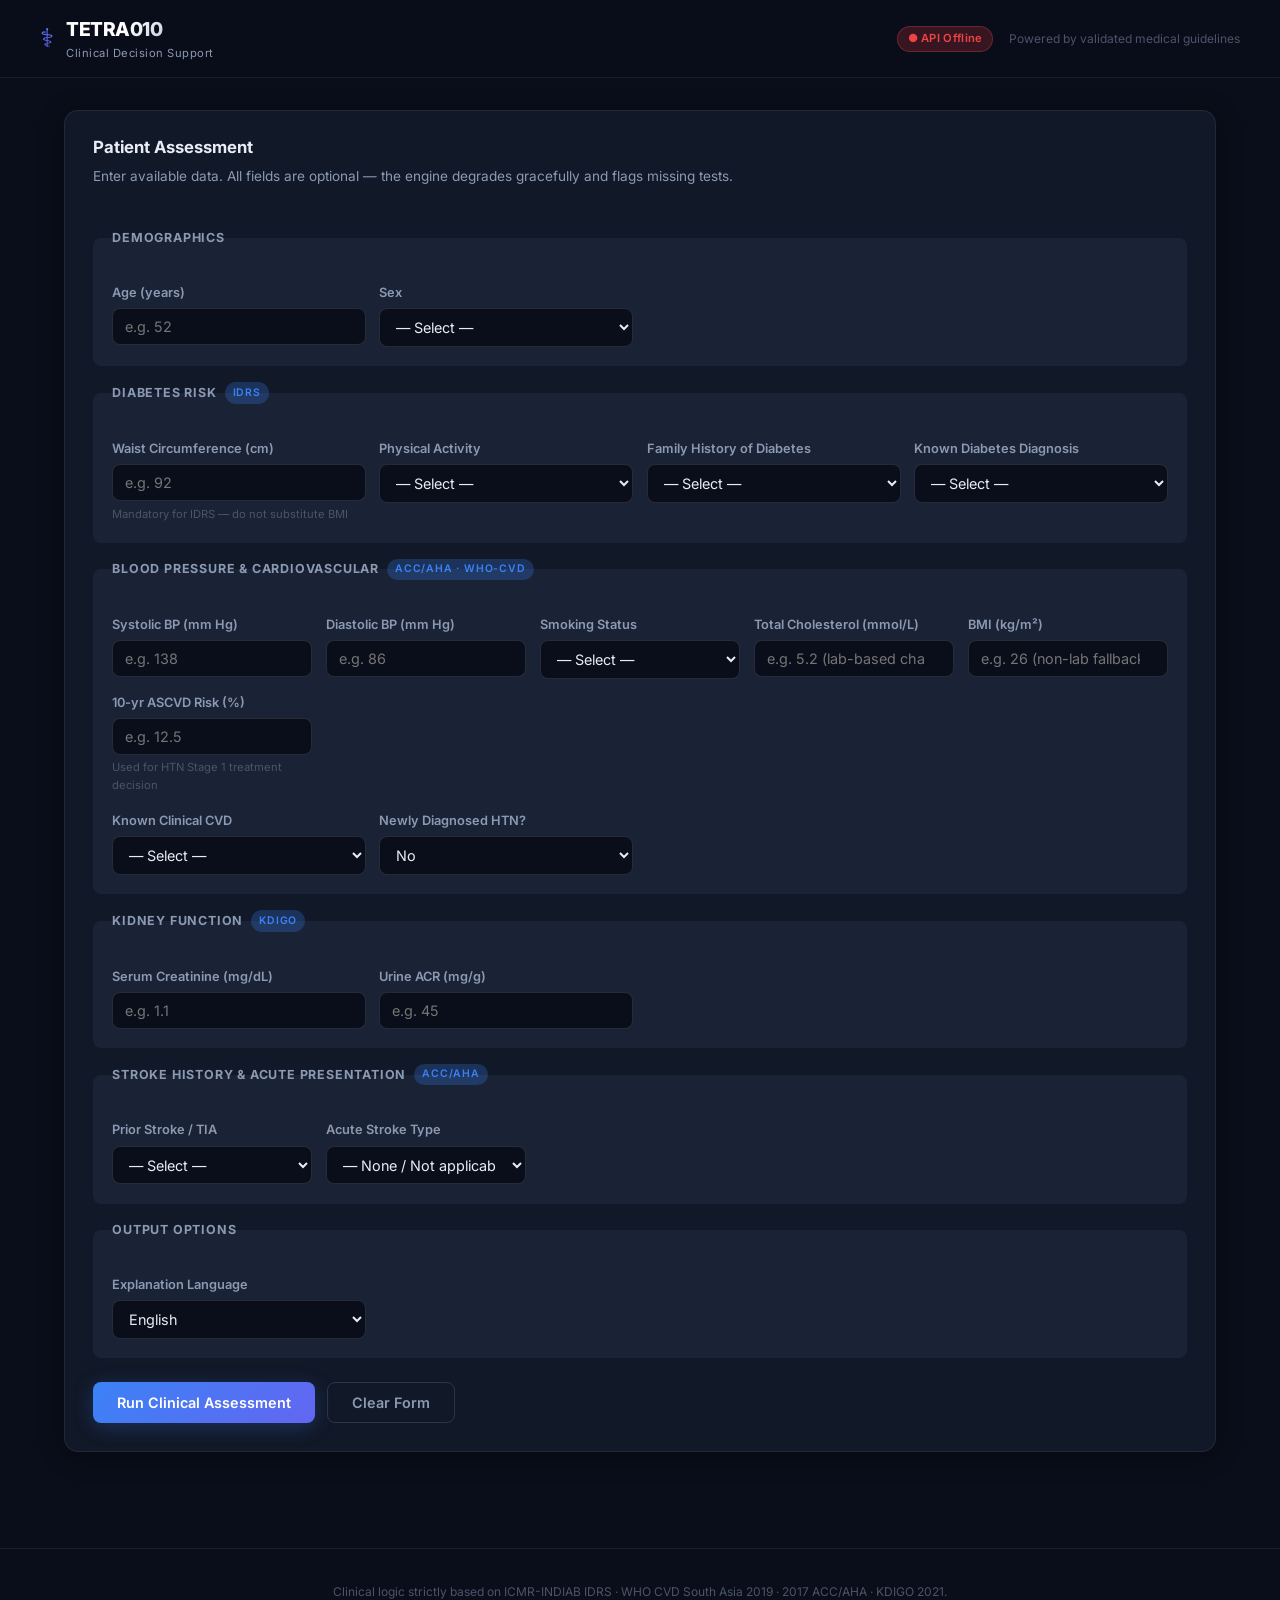
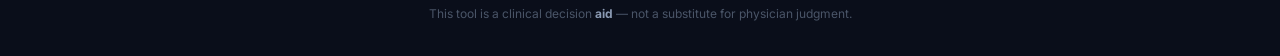
==== frontend/index.html @ 7e994b92 "Complete Phase 4: Frontend, API, and LLM Integration" ====
<!DOCTYPE html>
<html lang="en">
<head>
  <meta charset="UTF-8" />
  <meta name="viewport" content="width=device-width, initial-scale=1.0" />
  <title>TETRA010 — Clinical Risk Assessment</title>
  <meta name="description" content="AI-powered lifestyle disease risk prediction and early referral assistant for primary healthcare workers. Scores diabetes, hypertension, CKD, and cardiovascular risk using validated clinical guidelines." />
  <link rel="preconnect" href="https://fonts.googleapis.com" />
  <link rel="preconnect" href="https://fonts.gstatic.com" crossorigin />
  <link href="https://fonts.googleapis.com/css2?family=Inter:wght@300;400;500;600;700;800&display=swap" rel="stylesheet" />
  <link rel="stylesheet" href="style.css" />
</head>
<body>

  <!-- ===== HEADER ===== -->
  <header class="header">
    <div class="header-inner">
      <div class="logo">
        <span class="logo-icon">⚕</span>
        <div>
          <span class="logo-title">TETRA010</span>
          <span class="logo-sub">Clinical Decision Support</span>
        </div>
      </div>
      <div class="header-meta">
        <span class="badge badge--green" id="api-status">● API Ready</span>
        <span class="header-tagline">Powered by validated medical guidelines</span>
      </div>
    </div>
  </header>

  <main class="main">

    <!-- ===== FORM PANEL ===== -->
    <section class="card form-card" id="form-section" aria-label="Patient Data Entry">
      <div class="card-header">
        <h1 class="card-title">Patient Assessment</h1>
        <p class="card-desc">Enter available data. All fields are optional — the engine degrades gracefully and flags missing tests.</p>
      </div>

      <form id="patient-form" novalidate>

        <!-- GROUP 1: Demographics -->
        <fieldset class="form-group">
          <legend class="group-label">Demographics</legend>
          <div class="grid-2">
            <div class="field">
              <label for="age">Age (years)</label>
              <input type="number" id="age" name="age" min="1" max="120" placeholder="e.g. 52" />
            </div>
            <div class="field">
              <label for="sex">Sex</label>
              <select id="sex" name="sex">
                <option value="">— Select —</option>
                <option value="male">Male</option>
                <option value="female">Female</option>
              </select>
            </div>
          </div>
        </fieldset>

        <!-- GROUP 2: IDRS — Diabetes -->
        <fieldset class="form-group">
          <legend class="group-label">
            Diabetes Risk <span class="group-badge">IDRS</span>
          </legend>
          <div class="grid-2">
            <div class="field">
              <label for="waist">Waist Circumference (cm)</label>
              <input type="number" id="waist" name="waist_circumference_cm" min="30" max="200" step="0.1" placeholder="e.g. 92" />
              <span class="field-note">Mandatory for IDRS — do not substitute BMI</span>
            </div>
            <div class="field">
              <label for="physical_activity">Physical Activity</label>
              <select id="physical_activity" name="physical_activity">
                <option value="">— Select —</option>
                <option value="vigorous">Vigorous (gym/sport daily)</option>
                <option value="moderate">Moderate (regular light exercise)</option>
                <option value="mild">Mild (occasional walking)</option>
                <option value="sedentary">Sedentary (no exercise)</option>
              </select>
            </div>
            <div class="field">
              <label for="family_history_diabetes">Family History of Diabetes</label>
              <select id="family_history_diabetes" name="family_history_diabetes">
                <option value="">— Select —</option>
                <option value="none">None</option>
                <option value="one_parent">One Parent</option>
                <option value="both_parents">Both Parents</option>
              </select>
            </div>
            <div class="field">
              <label for="has_diabetes">Known Diabetes Diagnosis</label>
              <select id="has_diabetes" name="has_diabetes">
                <option value="">— Select —</option>
                <option value="false">No</option>
                <option value="true">Yes</option>
              </select>
            </div>
          </div>
        </fieldset>

        <!-- GROUP 3: Blood Pressure & CVD -->
        <fieldset class="form-group">
          <legend class="group-label">
            Blood Pressure & Cardiovascular <span class="group-badge">ACC/AHA · WHO-CVD</span>
          </legend>
          <div class="grid-3">
            <div class="field">
              <label for="systolic_bp">Systolic BP (mm Hg)</label>
              <input type="number" id="systolic_bp" name="systolic_bp" min="40" max="300" placeholder="e.g. 138" />
            </div>
            <div class="field">
              <label for="diastolic_bp">Diastolic BP (mm Hg)</label>
              <input type="number" id="diastolic_bp" name="diastolic_bp" min="20" max="200" placeholder="e.g. 86" />
            </div>
            <div class="field">
              <label for="is_smoker">Smoking Status</label>
              <select id="is_smoker" name="is_smoker">
                <option value="">— Select —</option>
                <option value="false">Non-smoker</option>
                <option value="true">Smoker</option>
              </select>
            </div>
            <div class="field">
              <label for="total_cholesterol">Total Cholesterol (mmol/L)</label>
              <input type="number" id="total_cholesterol" name="total_cholesterol_mmol_L" min="1" max="15" step="0.1" placeholder="e.g. 5.2 (lab-based chart)" />
            </div>
            <div class="field">
              <label for="bmi">BMI (kg/m²)</label>
              <input type="number" id="bmi" name="bmi" min="10" max="70" step="0.1" placeholder="e.g. 26 (non-lab fallback)" />
            </div>
            <div class="field">
              <label for="ascvd">10-yr ASCVD Risk (%)</label>
              <input type="number" id="ascvd" name="ascvd_10y_risk_percent" min="0" max="100" step="0.1" placeholder="e.g. 12.5" />
              <span class="field-note">Used for HTN Stage 1 treatment decision</span>
            </div>
          </div>
          <div class="grid-2" style="margin-top:1rem">
            <div class="field">
              <label for="known_cvd">Known Clinical CVD</label>
              <select id="known_cvd" name="known_clinical_cvd">
                <option value="">— Select —</option>
                <option value="false">No</option>
                <option value="true">Yes</option>
              </select>
            </div>
            <div class="field">
              <label for="newly_diagnosed_htn">Newly Diagnosed HTN?</label>
              <select id="newly_diagnosed_htn" name="is_newly_diagnosed_htn">
                <option value="false">No</option>
                <option value="true">Yes — trigger full ACC/AHA test panel</option>
              </select>
            </div>
          </div>
        </fieldset>

        <!-- GROUP 4: CKD -->
        <fieldset class="form-group">
          <legend class="group-label">
            Kidney Function <span class="group-badge">KDIGO</span>
          </legend>
          <div class="grid-2">
            <div class="field">
              <label for="serum_creatinine">Serum Creatinine (mg/dL)</label>
              <input type="number" id="serum_creatinine" name="serum_creatinine_mg_dl" min="0.1" max="20" step="0.01" placeholder="e.g. 1.1" />
            </div>
            <div class="field">
              <label for="urine_acr">Urine ACR (mg/g)</label>
              <input type="number" id="urine_acr" name="urine_acr_mg_g" min="0" max="10000" step="1" placeholder="e.g. 45" />
            </div>
          </div>
        </fieldset>

        <!-- GROUP 5: Stroke -->
        <fieldset class="form-group">
          <legend class="group-label">
            Stroke History & Acute Presentation <span class="group-badge">ACC/AHA</span>
          </legend>
          <div class="grid-3">
            <div class="field">
              <label for="prior_stroke">Prior Stroke / TIA</label>
              <select id="prior_stroke" name="has_previous_stroke_or_tia">
                <option value="">— Select —</option>
                <option value="false">No</option>
                <option value="true">Yes</option>
              </select>
            </div>
            <div class="field">
              <label for="acute_stroke_type">Acute Stroke Type</label>
              <select id="acute_stroke_type" name="acute_stroke_type">
                <option value="">— None / Not applicable —</option>
                <option value="ich">ICH (Intracerebral Hemorrhage)</option>
                <option value="ischemic_tpa_eligible">Ischemic — tPA Eligible</option>
                <option value="ischemic_not_tpa_eligible">Ischemic — Not tPA Eligible</option>
              </select>
            </div>
            <div class="field" id="stroke-hours-field" style="display:none">
              <label for="hours_since_stroke">Hours Since Onset</label>
              <input type="number" id="hours_since_stroke" name="hours_since_stroke_onset" min="0" max="240" step="0.5" placeholder="e.g. 3" />
            </div>
          </div>
        </fieldset>

        <!-- GROUP 6: Output Options -->
        <fieldset class="form-group">
          <legend class="group-label">Output Options</legend>
          <div class="grid-2">
            <div class="field">
              <label for="language">Explanation Language</label>
              <select id="language" name="language">
                <option value="English">English</option>
                <option value="Hindi">Hindi (हिंदी)</option>
                <option value="Gujarati">Gujarati (ગુજરાતી)</option>
                <option value="Tamil">Tamil (தமிழ்)</option>
                <option value="Telugu">Telugu (తెలుగు)</option>
                <option value="Marathi">Marathi (मराठी)</option>
                <option value="Kannada">Kannada (ಕನ್ನಡ)</option>
              </select>
            </div>
          </div>
        </fieldset>

        <div class="form-actions">
          <button type="submit" id="submit-btn" class="btn btn--primary">
            <span class="btn-text">Run Clinical Assessment</span>
            <span class="btn-loader" aria-hidden="true"></span>
          </button>
          <button type="reset" class="btn btn--ghost">Clear Form</button>
        </div>
      </form>
    </section>

    <!-- ===== RESULTS PANEL ===== -->
    <section class="results-panel" id="results-section" aria-live="polite" aria-label="Assessment Results" style="display:none">

      <!-- Referral Banner -->
      <div id="referral-banner" class="referral-banner" style="display:none">
        <div class="referral-icon">🚨</div>
        <div class="referral-content">
          <h2 class="referral-title">Referral Recommended</h2>
          <ul id="referral-reasons" class="referral-list"></ul>
        </div>
      </div>

      <!-- Risk Gauges -->
      <div class="gauges-grid">
        <div class="gauge-card" id="gauge-idrs">
          <div class="gauge-label">Diabetes Risk</div>
          <div class="gauge-sub">IDRS</div>
          <div class="gauge-ring-wrap">
            <svg class="gauge-ring" viewBox="0 0 100 100">
              <circle class="gauge-track" cx="50" cy="50" r="40" />
              <circle class="gauge-fill" id="idrs-arc" cx="50" cy="50" r="40" />
            </svg>
            <div class="gauge-center">
              <span class="gauge-score" id="idrs-score">—</span>
              <span class="gauge-unit" id="idrs-unit">/100</span>
            </div>
          </div>
          <div class="gauge-category" id="idrs-category">—</div>
        </div>

        <div class="gauge-card" id="gauge-htn">
          <div class="gauge-label">Hypertension</div>
          <div class="gauge-sub">ACC/AHA 2017</div>
          <div class="gauge-ring-wrap">
            <svg class="gauge-ring" viewBox="0 0 100 100">
              <circle class="gauge-track" cx="50" cy="50" r="40" />
              <circle class="gauge-fill" id="htn-arc" cx="50" cy="50" r="40" />
            </svg>
            <div class="gauge-center">
              <span class="gauge-score" id="htn-score">—</span>
            </div>
          </div>
          <div class="gauge-category" id="htn-category">—</div>
        </div>

        <div class="gauge-card" id="gauge-cvd">
          <div class="gauge-label">10-yr CVD Risk</div>
          <div class="gauge-sub">WHO South Asia</div>
          <div class="gauge-ring-wrap">
            <svg class="gauge-ring" viewBox="0 0 100 100">
              <circle class="gauge-track" cx="50" cy="50" r="40" />
              <circle class="gauge-fill" id="cvd-arc" cx="50" cy="50" r="40" />
            </svg>
            <div class="gauge-center">
              <span class="gauge-score" id="cvd-score">—</span>
            </div>
          </div>
          <div class="gauge-category" id="cvd-category">—</div>
        </div>

        <div class="gauge-card" id="gauge-ckd">
          <div class="gauge-label">Kidney Disease</div>
          <div class="gauge-sub">KDIGO</div>
          <div class="gauge-ring-wrap">
            <svg class="gauge-ring" viewBox="0 0 100 100">
              <circle class="gauge-track" cx="50" cy="50" r="40" />
              <circle class="gauge-fill" id="ckd-arc" cx="50" cy="50" r="40" />
            </svg>
            <div class="gauge-center">
              <span class="gauge-score" id="ckd-score">—</span>
            </div>
          </div>
          <div class="gauge-category" id="ckd-category">—</div>
        </div>
      </div>

      <!-- Detail Cards Row -->
      <div class="detail-row">

        <!-- Missing Investigations -->
        <div class="card detail-card" id="missing-card">
          <div class="card-header">
            <h2 class="card-title">
              <span class="icon">🧪</span> Missing Investigations
              <span class="badge badge--orange" id="missing-count"></span>
            </h2>
          </div>
          <ul id="missing-list" class="missing-list"></ul>
          <p id="missing-empty" class="empty-msg" style="display:none">No missing investigations flagged.</p>
        </div>

        <!-- HTN Treatment Plan -->
        <div class="card detail-card" id="htn-detail-card">
          <div class="card-header">
            <h2 class="card-title"><span class="icon">💊</span> Treatment Plan</h2>
          </div>
          <div id="htn-treatment-content" class="detail-content"></div>
        </div>
      </div>

      <!-- CKD Detail -->
      <div class="card detail-card--wide" id="ckd-detail-card" style="display:none">
        <div class="card-header">
          <h2 class="card-title"><span class="icon">🫘</span> CKD Detail</h2>
        </div>
        <div id="ckd-detail-content" class="detail-content"></div>
      </div>

      <!-- LLM Explanation -->
      <div class="card llm-card" id="llm-card">
        <div class="card-header">
          <h2 class="card-title"><span class="icon">💬</span> AI Explanation</h2>
          <span class="badge badge--blue" id="llm-lang-badge">English</span>
        </div>
        <div id="llm-content" class="llm-body">
          <div class="llm-placeholder" id="llm-placeholder">
            <div class="spinner"></div>
            <p>Generating clinical explanation…</p>
          </div>
          <div id="llm-text" class="llm-text" style="display:none"></div>
          <div id="llm-disabled" class="llm-disabled" style="display:none">
            <span class="icon">ℹ️</span>
            <div>
              <p>LLM explanation is disabled. Add one of the following to your <code>.env</code> file:</p>
              <p style="margin-top:0.4rem"><code>NVIDIA_API_KEY</code> — <a href="https://build.nvidia.com" target="_blank" style="color:var(--accent)">build.nvidia.com</a> (free credits, recommended)</p>
              <p style="margin-top:0.2rem"><code>OPENROUTER_API_KEY</code> — <a href="https://openrouter.ai/keys" target="_blank" style="color:var(--accent)">openrouter.ai/keys</a> (permanently free models)</p>
            </div>
          </div>
        </div>
      </div>

      <div class="results-actions">
        <button id="new-assessment-btn" class="btn btn--ghost">← New Assessment</button>
      </div>
    </section>

  </main>

  <footer class="footer">
    <p>Clinical logic strictly based on ICMR-INDIAB IDRS · WHO CVD South Asia 2019 · 2017 ACC/AHA · KDIGO 2021.</p>
    <p>This tool is a clinical decision <strong>aid</strong> — not a substitute for physician judgment.</p>
  </footer>

  <script src="app.js"></script>
</body>
</html>
---- frontend/style.css ----
/* ============================================================
   TETRA010 — Clinical Decision Support UI
   Design: dark glassmorphism, medical-grade color palette
   ============================================================ */

/* ---- Design tokens ---- */
:root {
  --bg:          #0a0e1a;
  --surface:     #111827;
  --surface-2:   #1a2235;
  --border:      rgba(255,255,255,0.07);
  --border-2:    rgba(255,255,255,0.12);
  --text:        #e8edf5;
  --text-2:      #8b9ab3;
  --text-3:      #4a5568;

  --accent:      #3b82f6;
  --accent-glow: rgba(59,130,246,0.25);
  --green:       #10b981;
  --green-glow:  rgba(16,185,129,0.2);
  --orange:      #f59e0b;
  --orange-glow: rgba(245,158,11,0.2);
  --red:         #ef4444;
  --red-glow:    rgba(239,68,68,0.2);
  --purple:      #8b5cf6;
  --purple-glow: rgba(139,92,246,0.2);

  --radius:      14px;
  --radius-sm:   8px;
  --font:        'Inter', -apple-system, sans-serif;
  --shadow:      0 4px 24px rgba(0,0,0,0.4);
  --shadow-lg:   0 8px 48px rgba(0,0,0,0.6);
}

/* ---- Reset ---- */
*, *::before, *::after { box-sizing: border-box; margin: 0; padding: 0; }
html { font-size: 16px; scroll-behavior: smooth; }
body {
  font-family: var(--font);
  background: var(--bg);
  color: var(--text);
  min-height: 100vh;
  line-height: 1.6;
}

/* ---- Scrollbar ---- */
::-webkit-scrollbar { width: 6px; }
::-webkit-scrollbar-track { background: var(--surface); }
::-webkit-scrollbar-thumb { background: var(--border-2); border-radius: 99px; }

/* ============================================================
   HEADER
   ============================================================ */
.header {
  position: sticky; top: 0; z-index: 100;
  background: rgba(10,14,26,0.85);
  backdrop-filter: blur(20px);
  border-bottom: 1px solid var(--border);
  padding: 0.9rem 2rem;
}
.header-inner {
  max-width: 1200px; margin: auto;
  display: flex; align-items: center; justify-content: space-between;
}
.logo { display: flex; align-items: center; gap: 0.75rem; }
.logo-icon {
  font-size: 1.6rem;
  background: linear-gradient(135deg, var(--accent), var(--purple));
  -webkit-background-clip: text; -webkit-text-fill-color: transparent;
}
.logo-title {
  font-size: 1.2rem; font-weight: 800; letter-spacing: -0.5px;
  background: linear-gradient(135deg, #fff 40%, #8b9ab3);
  -webkit-background-clip: text; -webkit-text-fill-color: transparent;
  display: block;
}
.logo-sub { font-size: 0.7rem; color: var(--text-2); letter-spacing: 0.5px; display: block; }
.header-meta { display: flex; align-items: center; gap: 1rem; }
.header-tagline { font-size: 0.75rem; color: var(--text-3); }

/* ============================================================
   BADGES
   ============================================================ */
.badge {
  font-size: 0.7rem; font-weight: 600; padding: 0.2rem 0.6rem;
  border-radius: 99px; letter-spacing: 0.3px;
}
.badge--green  { background: var(--green-glow);  color: var(--green);  border: 1px solid rgba(16,185,129,0.3); }
.badge--orange { background: var(--orange-glow); color: var(--orange); border: 1px solid rgba(245,158,11,0.3); }
.badge--blue   { background: var(--accent-glow); color: var(--accent); border: 1px solid rgba(59,130,246,0.3); }
.badge--red    { background: var(--red-glow);    color: var(--red);    border: 1px solid rgba(239,68,68,0.3); }

/* ============================================================
   MAIN LAYOUT
   ============================================================ */
.main {
  max-width: 1200px; margin: 0 auto;
  padding: 2rem 1.5rem 4rem;
}

/* ============================================================
   CARDS
   ============================================================ */
.card {
  background: var(--surface);
  border: 1px solid var(--border);
  border-radius: var(--radius);
  box-shadow: var(--shadow);
  overflow: hidden;
}
.card-header {
  padding: 1.4rem 1.75rem 0;
}
.card-title {
  font-size: 1.05rem; font-weight: 700;
  display: flex; align-items: center; gap: 0.5rem;
}
.card-title .icon { font-size: 1.1rem; }
.card-desc { font-size: 0.85rem; color: var(--text-2); margin-top: 0.35rem; }

/* ============================================================
   FORM
   ============================================================ */
.form-card { margin-bottom: 2rem; }
.form-card .card-header { padding-bottom: 0.5rem; }

form { padding: 1rem 1.75rem 1.75rem; }

.form-group {
  border: none;
  background: var(--surface-2);
  border-radius: var(--radius-sm);
  padding: 1.2rem;
  margin-top: 1rem;
}
.group-label {
  font-size: 0.78rem; font-weight: 700; letter-spacing: 0.8px;
  text-transform: uppercase; color: var(--text-2);
  display: flex; align-items: center; gap: 0.5rem;
  margin-bottom: 1rem;
}
.group-badge {
  font-size: 0.65rem; font-weight: 600; padding: 0.15rem 0.5rem;
  background: var(--accent-glow); color: var(--accent);
  border-radius: 99px; text-transform: none;
}

.grid-2 { display: grid; grid-template-columns: repeat(auto-fill, minmax(240px,1fr)); gap: 0.85rem; }
.grid-3 { display: grid; grid-template-columns: repeat(auto-fill, minmax(200px,1fr)); gap: 0.85rem; }

.field { display: flex; flex-direction: column; gap: 0.3rem; }
.field label {
  font-size: 0.8rem; font-weight: 600; color: var(--text-2);
}
.field input, .field select {
  background: var(--bg);
  border: 1px solid var(--border-2);
  border-radius: var(--radius-sm);
  color: var(--text);
  font-family: var(--font); font-size: 0.9rem;
  padding: 0.55rem 0.75rem;
  transition: border-color 0.2s, box-shadow 0.2s;
  width: 100%;
}
.field input:focus, .field select:focus {
  outline: none;
  border-color: var(--accent);
  box-shadow: 0 0 0 3px var(--accent-glow);
}
.field select option { background: var(--surface-2); }
.field-note { font-size: 0.7rem; color: var(--text-3); }

.form-actions {
  display: flex; gap: 0.75rem; margin-top: 1.5rem;
  flex-wrap: wrap;
}

/* ============================================================
   BUTTONS
   ============================================================ */
.btn {
  display: inline-flex; align-items: center; justify-content: center; gap: 0.5rem;
  font-family: var(--font); font-size: 0.9rem; font-weight: 600;
  padding: 0.7rem 1.5rem; border-radius: var(--radius-sm);
  border: none; cursor: pointer; transition: all 0.2s;
  position: relative; overflow: hidden;
}
.btn--primary {
  background: linear-gradient(135deg, var(--accent) 0%, #6366f1 100%);
  color: #fff; box-shadow: 0 4px 20px var(--accent-glow);
}
.btn--primary:hover {
  transform: translateY(-1px);
  box-shadow: 0 6px 28px var(--accent-glow);
}
.btn--primary:active { transform: translateY(0); }
.btn--ghost {
  background: transparent; color: var(--text-2);
  border: 1px solid var(--border-2);
}
.btn--ghost:hover { background: var(--surface-2); color: var(--text); }

.btn.loading .btn-text { opacity: 0; }
.btn.loading .btn-loader {
  display: inline-block;
  width: 16px; height: 16px;
  border: 2px solid rgba(255,255,255,0.3);
  border-top-color: #fff;
  border-radius: 50%;
  animation: spin 0.7s linear infinite;
  position: absolute;
}
.btn-loader { display: none; }
@keyframes spin { to { transform: rotate(360deg); } }

/* ============================================================
   REFERRAL BANNER
   ============================================================ */
.referral-banner {
  display: flex; align-items: flex-start; gap: 1rem;
  background: rgba(239,68,68,0.1);
  border: 1px solid rgba(239,68,68,0.35);
  border-radius: var(--radius);
  padding: 1.2rem 1.5rem;
  margin-bottom: 1.5rem;
  animation: slideDown 0.3s ease;
}
@keyframes slideDown { from { opacity:0; transform: translateY(-8px); } to { opacity:1; transform: translateY(0); } }
.referral-icon { font-size: 2rem; line-height: 1; }
.referral-title { font-size: 1rem; font-weight: 700; color: var(--red); margin-bottom: 0.4rem; }
.referral-list { list-style: none; padding: 0; }
.referral-list li {
  font-size: 0.85rem; color: #fca5a5;
  padding: 0.2rem 0; padding-left: 1rem;
  position: relative;
}
.referral-list li::before { content: '→'; position: absolute; left: 0; color: var(--red); }

/* ============================================================
   GAUGE GRID
   ============================================================ */
.gauges-grid {
  display: grid;
  grid-template-columns: repeat(auto-fill, minmax(220px, 1fr));
  gap: 1rem; margin-bottom: 1.5rem;
}
.gauge-card {
  background: var(--surface);
  border: 1px solid var(--border);
  border-radius: var(--radius);
  padding: 1.4rem 1rem 1rem;
  display: flex; flex-direction: column; align-items: center;
  text-align: center;
  transition: transform 0.2s, box-shadow 0.2s;
}
.gauge-card:hover { transform: translateY(-2px); box-shadow: var(--shadow-lg); }
.gauge-label { font-size: 0.95rem; font-weight: 700; }
.gauge-sub { font-size: 0.65rem; color: var(--text-3); margin-bottom: 0.75rem; letter-spacing: 0.4px; }

.gauge-ring-wrap {
  position: relative; width: 110px; height: 110px;
  margin-bottom: 0.75rem;
}
.gauge-ring { width: 100%; height: 100%; transform: rotate(-90deg); }
.gauge-track {
  fill: none; stroke: rgba(255,255,255,0.06);
  stroke-width: 10;
}
.gauge-fill {
  fill: none; stroke: var(--accent);
  stroke-width: 10; stroke-linecap: round;
  stroke-dasharray: 251.2; stroke-dashoffset: 251.2;
  transition: stroke-dashoffset 0.8s cubic-bezier(0.4,0,0.2,1), stroke 0.4s;
}
.gauge-center {
  position: absolute; inset: 0;
  display: flex; flex-direction: column; align-items: center; justify-content: center;
}
.gauge-score { font-size: 1.4rem; font-weight: 800; line-height: 1; }
.gauge-unit { font-size: 0.65rem; color: var(--text-2); }
.gauge-category {
  font-size: 0.78rem; font-weight: 600;
  padding: 0.25rem 0.7rem;
  border-radius: 99px;
  background: var(--surface-2);
  color: var(--text-2);
  transition: background 0.3s, color 0.3s;
}

/* Gauge risk color states */
.gauge-card.risk-low    .gauge-fill { stroke: var(--green); }
.gauge-card.risk-low    .gauge-category { background: var(--green-glow); color: var(--green); }
.gauge-card.risk-mod    .gauge-fill { stroke: var(--orange); }
.gauge-card.risk-mod    .gauge-category { background: var(--orange-glow); color: var(--orange); }
.gauge-card.risk-high   .gauge-fill { stroke: var(--red); }
.gauge-card.risk-high   .gauge-category { background: var(--red-glow); color: var(--red); }
.gauge-card.risk-vhigh  .gauge-fill { stroke: var(--purple); }
.gauge-card.risk-vhigh  .gauge-category { background: var(--purple-glow); color: var(--purple); }
.gauge-card.risk-na     .gauge-fill { stroke: var(--text-3); }

/* ============================================================
   DETAIL ROW
   ============================================================ */
.detail-row {
  display: grid;
  grid-template-columns: 1fr 1fr;
  gap: 1rem; margin-bottom: 1rem;
}
@media (max-width: 640px) { .detail-row { grid-template-columns: 1fr; } }

.detail-card { padding: 1.4rem 1.75rem; }
.detail-card--wide { padding: 1.4rem 1.75rem; margin-bottom: 1rem; }

.missing-list { list-style: none; padding: 0; margin-top: 0.75rem; }
.missing-list li {
  display: flex; flex-direction: column;
  border-bottom: 1px solid var(--border);
  padding: 0.7rem 0;
}
.missing-list li:last-child { border-bottom: none; }
.missing-test { font-size: 0.9rem; font-weight: 600; color: var(--orange); }
.missing-reason { font-size: 0.78rem; color: var(--text-2); margin-top: 0.2rem; }
.missing-citation {
  font-size: 0.7rem; color: var(--text-3);
  margin-top: 0.15rem;
  font-style: italic;
}
.empty-msg { font-size: 0.85rem; color: var(--text-3); margin-top: 0.75rem; }

.detail-content {
  font-size: 0.875rem; color: var(--text-2);
  margin-top: 0.75rem; line-height: 1.7;
}
.detail-content strong { color: var(--text); }
.detail-row-item {
  display: flex; flex-direction: column; gap: 0.15rem;
  padding: 0.5rem 0;
  border-bottom: 1px solid var(--border);
}
.detail-row-item:last-child { border-bottom: none; }
.detail-key { font-size: 0.72rem; text-transform: uppercase; letter-spacing: 0.6px; color: var(--text-3); font-weight: 600; }
.detail-val { font-size: 0.9rem; color: var(--text); font-weight: 500; }

/* ============================================================
   LLM CARD
   ============================================================ */
.llm-card { margin-bottom: 1.5rem; }
.llm-body { padding: 1.25rem 1.75rem 1.75rem; }
.llm-placeholder, .llm-disabled {
  display: flex; flex-direction: column; align-items: center;
  gap: 0.75rem; padding: 2rem; text-align: center;
  color: var(--text-2); font-size: 0.88rem;
}
.llm-disabled code {
  background: var(--surface-2); padding: 0.15rem 0.4rem;
  border-radius: 4px; font-size: 0.8rem; color: var(--orange);
}
.spinner {
  width: 28px; height: 28px;
  border: 2px solid var(--border-2);
  border-top-color: var(--accent);
  border-radius: 50%;
  animation: spin 0.8s linear infinite;
}
.llm-text {
  font-size: 0.9rem; color: var(--text-2); line-height: 1.8;
  white-space: pre-wrap;
}
.llm-text strong { color: var(--text); }

/* ============================================================
   RESULTS ACTIONS
   ============================================================ */
.results-actions { display: flex; justify-content: flex-start; margin-top: 0.5rem; }

/* ============================================================
   FOOTER
   ============================================================ */
.footer {
  text-align: center;
  padding: 2rem 1.5rem;
  border-top: 1px solid var(--border);
  font-size: 0.75rem; color: var(--text-3); line-height: 1.8;
}
.footer strong { color: var(--text-2); }

/* ============================================================
   RESPONSIVE
   ============================================================ */
@media (max-width: 480px) {
  .main { padding: 1rem 0.75rem 3rem; }
  .form-group { padding: 1rem; }
  form { padding: 0.75rem 1rem 1rem; }
  .gauges-grid { grid-template-columns: 1fr 1fr; }
  .header { padding: 0.75rem 1rem; }
  .header-tagline { display: none; }
}
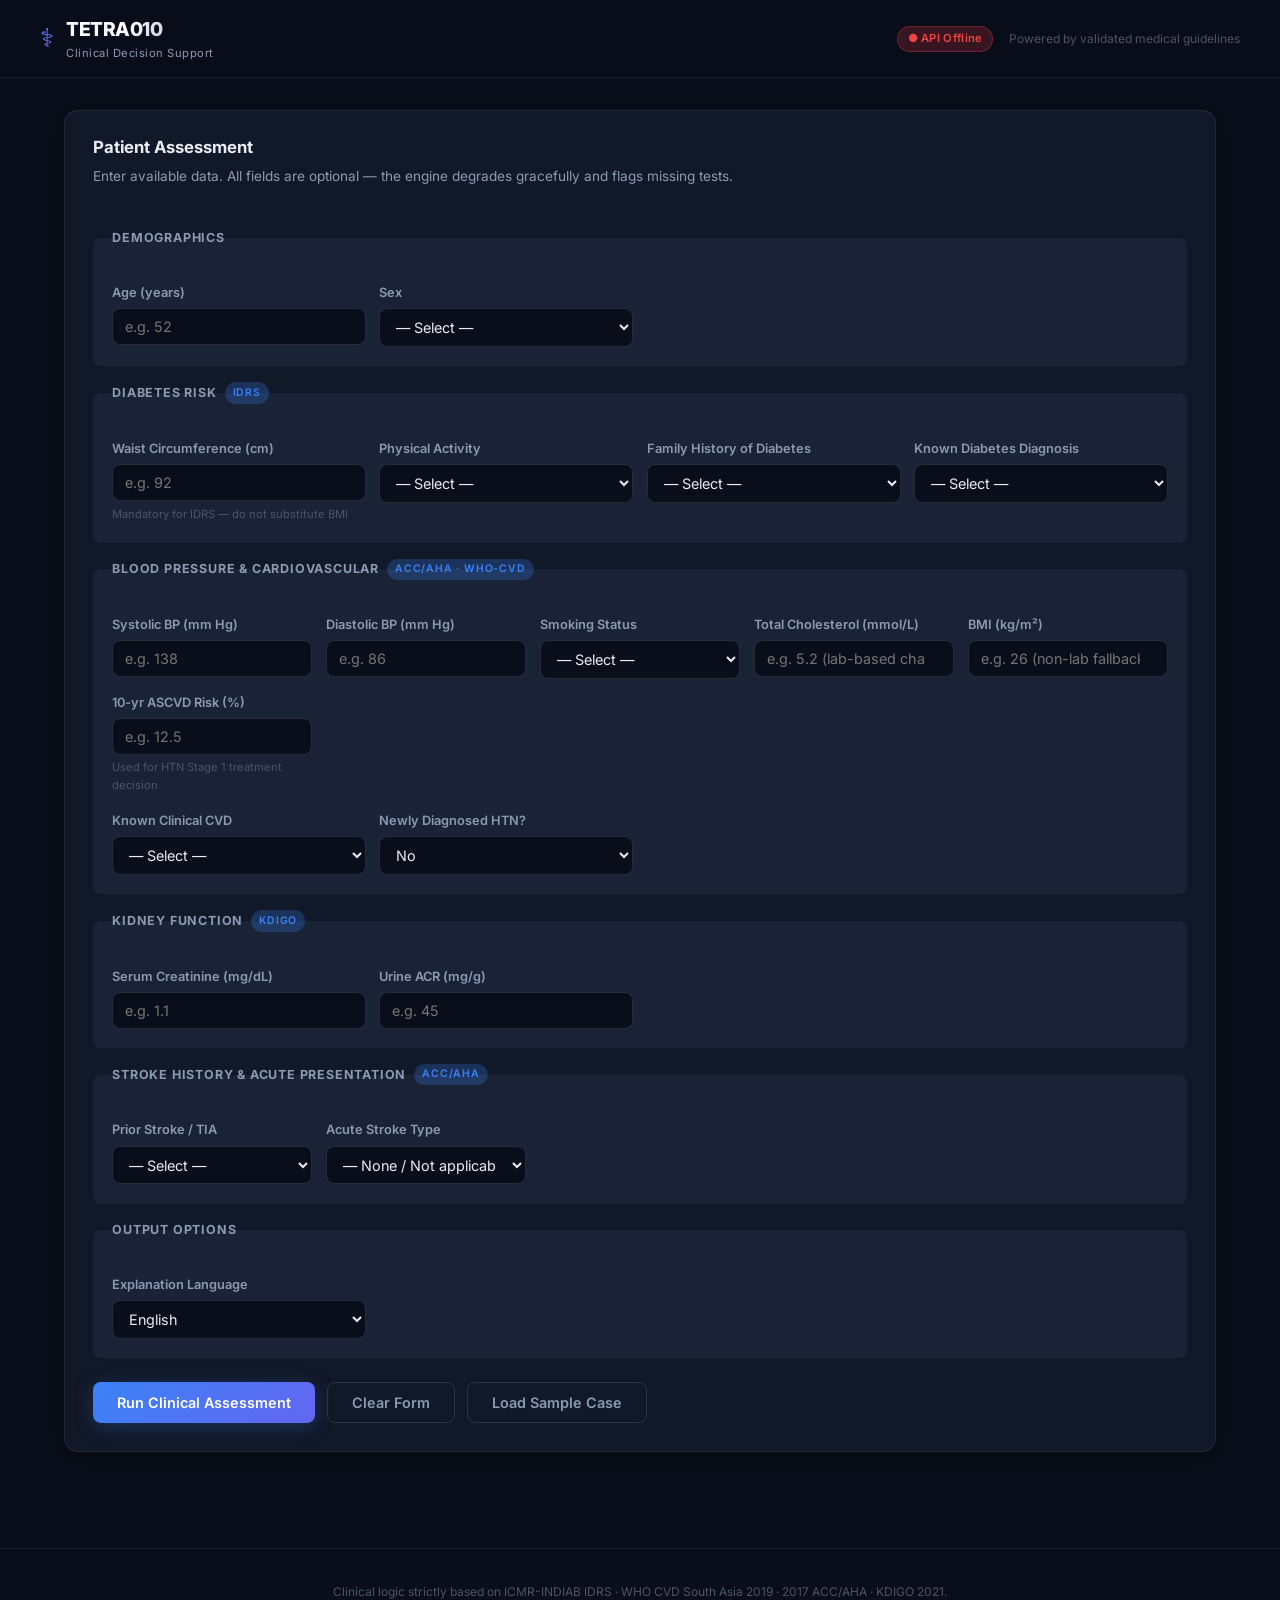
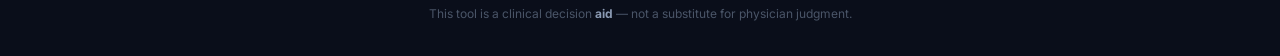
==== commit 95a059ea: "Update docs to reflect frontend, API, and LLM progress" ====
--- a/frontend/index.html
+++ b/frontend/index.html
@@ -227,6 +227,7 @@
             <span class="btn-loader" aria-hidden="true"></span>
           </button>
           <button type="reset" class="btn btn--ghost">Clear Form</button>
+          <button type="button" id="demo-btn" class="btn btn--ghost">Load Sample Case</button>
         </div>
       </form>
     </section>
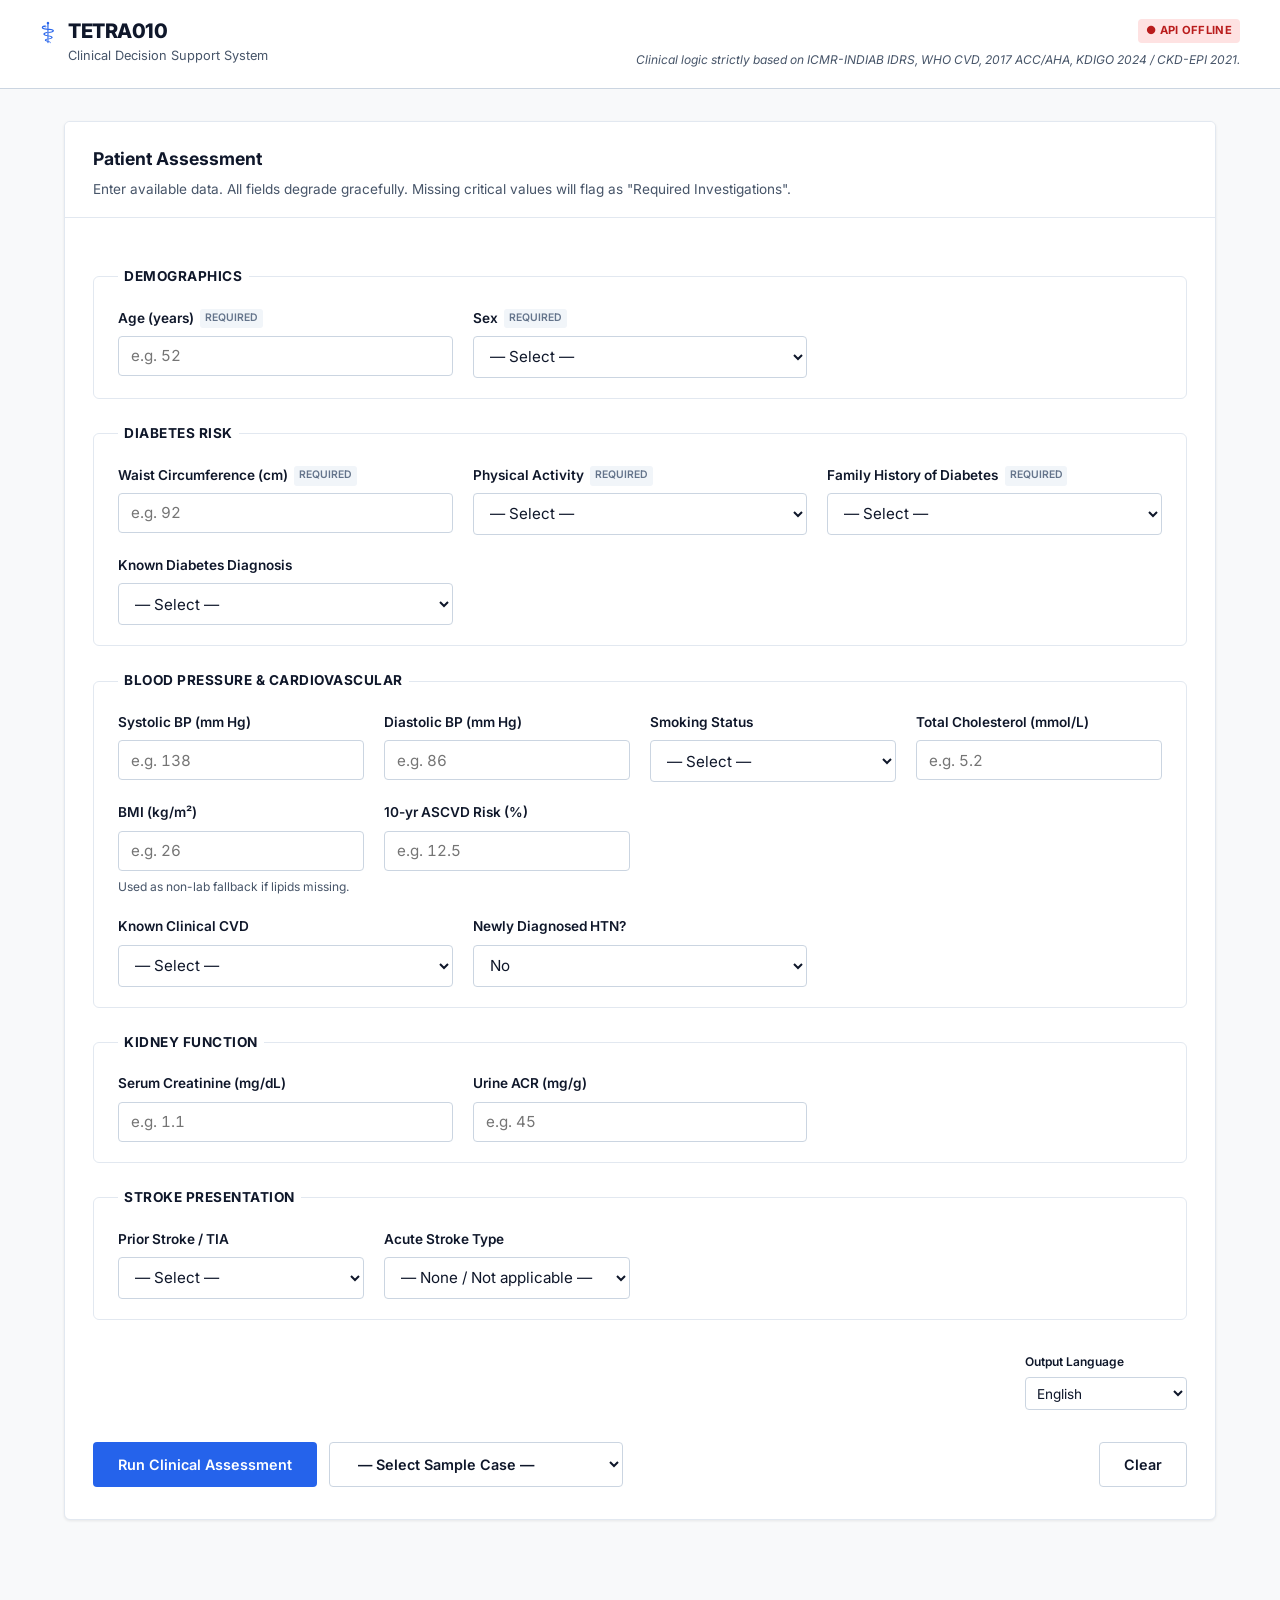
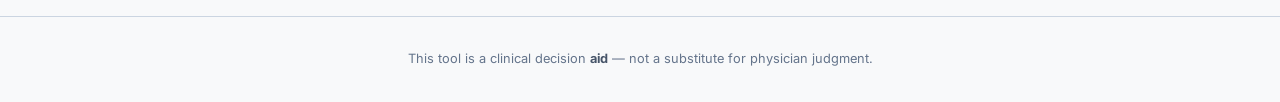
==== commit 7201fc8b: "feat: Add synthetic test suite, update UI with demo dropdown, fix KDIGO edge case bug, update docume" ====
--- a/frontend/index.html
+++ b/frontend/index.html
@@ -7,7 +7,7 @@
   <meta name="description" content="AI-powered lifestyle disease risk prediction and early referral assistant for primary healthcare workers. Scores diabetes, hypertension, CKD, and cardiovascular risk using validated clinical guidelines." />
   <link rel="preconnect" href="https://fonts.googleapis.com" />
   <link rel="preconnect" href="https://fonts.gstatic.com" crossorigin />
-  <link href="https://fonts.googleapis.com/css2?family=Inter:wght@300;400;500;600;700;800&display=swap" rel="stylesheet" />
+  <link href="https://fonts.googleapis.com/css2?family=IBM+Plex+Mono:wght@400;500;600&family=Inter:wght@400;500;600;700;800&display=swap" rel="stylesheet" />
   <link rel="stylesheet" href="style.css" />
 </head>
 <body>
@@ -19,12 +19,12 @@
         <span class="logo-icon">⚕</span>
         <div>
           <span class="logo-title">TETRA010</span>
-          <span class="logo-sub">Clinical Decision Support</span>
+          <span class="logo-sub">Clinical Decision Support System</span>
         </div>
       </div>
       <div class="header-meta">
-        <span class="badge badge--green" id="api-status">● API Ready</span>
-        <span class="header-tagline">Powered by validated medical guidelines</span>
+        <span class="badge badge--green" id="api-status">API Ready</span>
+        <span class="header-tagline">Clinical logic strictly based on ICMR-INDIAB IDRS, WHO CVD, 2017 ACC/AHA, KDIGO 2024 / CKD-EPI 2021.</span>
       </div>
     </div>
   </header>
@@ -35,7 +35,7 @@
     <section class="card form-card" id="form-section" aria-label="Patient Data Entry">
       <div class="card-header">
         <h1 class="card-title">Patient Assessment</h1>
-        <p class="card-desc">Enter available data. All fields are optional — the engine degrades gracefully and flags missing tests.</p>
+        <p class="card-desc">Enter available data. All fields degrade gracefully. Missing critical values will flag as "Required Investigations".</p>
       </div>
 
       <form id="patient-form" novalidate>
@@ -45,11 +45,11 @@
           <legend class="group-label">Demographics</legend>
           <div class="grid-2">
             <div class="field">
-              <label for="age">Age (years)</label>
-              <input type="number" id="age" name="age" min="1" max="120" placeholder="e.g. 52" />
-            </div>
-            <div class="field">
-              <label for="sex">Sex</label>
+              <label for="age">Age (years) <span class="req-marker">Required</span></label>
+              <input type="number" id="age" name="age" min="1" max="120" placeholder="e.g. 52" class="tabular-nums" />
+            </div>
+            <div class="field">
+              <label for="sex">Sex <span class="req-marker">Required</span></label>
               <select id="sex" name="sex">
                 <option value="">— Select —</option>
                 <option value="male">Male</option>
@@ -61,17 +61,14 @@
 
         <!-- GROUP 2: IDRS — Diabetes -->
         <fieldset class="form-group">
-          <legend class="group-label">
-            Diabetes Risk <span class="group-badge">IDRS</span>
-          </legend>
+          <legend class="group-label">Diabetes Risk</legend>
           <div class="grid-2">
             <div class="field">
-              <label for="waist">Waist Circumference (cm)</label>
-              <input type="number" id="waist" name="waist_circumference_cm" min="30" max="200" step="0.1" placeholder="e.g. 92" />
-              <span class="field-note">Mandatory for IDRS — do not substitute BMI</span>
-            </div>
-            <div class="field">
-              <label for="physical_activity">Physical Activity</label>
+              <label for="waist">Waist Circumference (cm) <span class="req-marker">Required</span></label>
+              <input type="number" id="waist" name="waist_circumference_cm" min="30" max="200" step="0.1" placeholder="e.g. 92" class="tabular-nums" />
+            </div>
+            <div class="field">
+              <label for="physical_activity">Physical Activity <span class="req-marker">Required</span></label>
               <select id="physical_activity" name="physical_activity">
                 <option value="">— Select —</option>
                 <option value="vigorous">Vigorous (gym/sport daily)</option>
@@ -81,7 +78,7 @@
               </select>
             </div>
             <div class="field">
-              <label for="family_history_diabetes">Family History of Diabetes</label>
+              <label for="family_history_diabetes">Family History of Diabetes <span class="req-marker">Required</span></label>
               <select id="family_history_diabetes" name="family_history_diabetes">
                 <option value="">— Select —</option>
                 <option value="none">None</option>
@@ -102,17 +99,15 @@
 
         <!-- GROUP 3: Blood Pressure & CVD -->
         <fieldset class="form-group">
-          <legend class="group-label">
-            Blood Pressure & Cardiovascular <span class="group-badge">ACC/AHA · WHO-CVD</span>
-          </legend>
+          <legend class="group-label">Blood Pressure &amp; Cardiovascular</legend>
           <div class="grid-3">
             <div class="field">
               <label for="systolic_bp">Systolic BP (mm Hg)</label>
-              <input type="number" id="systolic_bp" name="systolic_bp" min="40" max="300" placeholder="e.g. 138" />
+              <input type="number" id="systolic_bp" name="systolic_bp" min="40" max="300" placeholder="e.g. 138" class="tabular-nums" />
             </div>
             <div class="field">
               <label for="diastolic_bp">Diastolic BP (mm Hg)</label>
-              <input type="number" id="diastolic_bp" name="diastolic_bp" min="20" max="200" placeholder="e.g. 86" />
+              <input type="number" id="diastolic_bp" name="diastolic_bp" min="20" max="200" placeholder="e.g. 86" class="tabular-nums" />
             </div>
             <div class="field">
               <label for="is_smoker">Smoking Status</label>
@@ -124,19 +119,19 @@
             </div>
             <div class="field">
               <label for="total_cholesterol">Total Cholesterol (mmol/L)</label>
-              <input type="number" id="total_cholesterol" name="total_cholesterol_mmol_L" min="1" max="15" step="0.1" placeholder="e.g. 5.2 (lab-based chart)" />
+              <input type="number" id="total_cholesterol" name="total_cholesterol_mmol_L" min="1" max="15" step="0.1" placeholder="e.g. 5.2" class="tabular-nums" />
             </div>
             <div class="field">
               <label for="bmi">BMI (kg/m²)</label>
-              <input type="number" id="bmi" name="bmi" min="10" max="70" step="0.1" placeholder="e.g. 26 (non-lab fallback)" />
+              <input type="number" id="bmi" name="bmi" min="10" max="70" step="0.1" placeholder="e.g. 26" class="tabular-nums" />
+              <span class="field-note">Used as non-lab fallback if lipids missing.</span>
             </div>
             <div class="field">
               <label for="ascvd">10-yr ASCVD Risk (%)</label>
-              <input type="number" id="ascvd" name="ascvd_10y_risk_percent" min="0" max="100" step="0.1" placeholder="e.g. 12.5" />
-              <span class="field-note">Used for HTN Stage 1 treatment decision</span>
-            </div>
-          </div>
-          <div class="grid-2" style="margin-top:1rem">
+              <input type="number" id="ascvd" name="ascvd_10y_risk_percent" min="0" max="100" step="0.1" placeholder="e.g. 12.5" class="tabular-nums" />
+            </div>
+          </div>
+          <div class="grid-2" style="margin-top:1.25rem">
             <div class="field">
               <label for="known_cvd">Known Clinical CVD</label>
               <select id="known_cvd" name="known_clinical_cvd">
@@ -157,26 +152,22 @@
 
         <!-- GROUP 4: CKD -->
         <fieldset class="form-group">
-          <legend class="group-label">
-            Kidney Function <span class="group-badge">KDIGO</span>
-          </legend>
+          <legend class="group-label">Kidney Function</legend>
           <div class="grid-2">
             <div class="field">
               <label for="serum_creatinine">Serum Creatinine (mg/dL)</label>
-              <input type="number" id="serum_creatinine" name="serum_creatinine_mg_dl" min="0.1" max="20" step="0.01" placeholder="e.g. 1.1" />
+              <input type="number" id="serum_creatinine" name="serum_creatinine_mg_dl" min="0.1" max="20" step="0.01" placeholder="e.g. 1.1" class="tabular-nums" />
             </div>
             <div class="field">
               <label for="urine_acr">Urine ACR (mg/g)</label>
-              <input type="number" id="urine_acr" name="urine_acr_mg_g" min="0" max="10000" step="1" placeholder="e.g. 45" />
+              <input type="number" id="urine_acr" name="urine_acr_mg_g" min="0" max="10000" step="1" placeholder="e.g. 45" class="tabular-nums" />
             </div>
           </div>
         </fieldset>
 
         <!-- GROUP 5: Stroke -->
         <fieldset class="form-group">
-          <legend class="group-label">
-            Stroke History & Acute Presentation <span class="group-badge">ACC/AHA</span>
-          </legend>
+          <legend class="group-label">Stroke Presentation</legend>
           <div class="grid-3">
             <div class="field">
               <label for="prior_stroke">Prior Stroke / TIA</label>
@@ -197,37 +188,46 @@
             </div>
             <div class="field" id="stroke-hours-field" style="display:none">
               <label for="hours_since_stroke">Hours Since Onset</label>
-              <input type="number" id="hours_since_stroke" name="hours_since_stroke_onset" min="0" max="240" step="0.5" placeholder="e.g. 3" />
-            </div>
-          </div>
-        </fieldset>
-
-        <!-- GROUP 6: Output Options -->
-        <fieldset class="form-group">
-          <legend class="group-label">Output Options</legend>
-          <div class="grid-2">
-            <div class="field">
-              <label for="language">Explanation Language</label>
-              <select id="language" name="language">
-                <option value="English">English</option>
-                <option value="Hindi">Hindi (हिंदी)</option>
-                <option value="Gujarati">Gujarati (ગુજરાતી)</option>
-                <option value="Tamil">Tamil (தமிழ்)</option>
-                <option value="Telugu">Telugu (తెలుగు)</option>
-                <option value="Marathi">Marathi (मराठी)</option>
-                <option value="Kannada">Kannada (ಕನ್ನಡ)</option>
-              </select>
-            </div>
-          </div>
-        </fieldset>
+              <input type="number" id="hours_since_stroke" name="hours_since_stroke_onset" min="0" max="240" step="0.5" placeholder="e.g. 3" class="tabular-nums" />
+            </div>
+          </div>
+        </fieldset>
+
+        <!-- Output Options -->
+        <div style="margin-top:2rem; display:flex; justify-content:flex-end;">
+          <div class="field" style="max-width: 200px;">
+            <label for="language" style="font-size:0.75rem;">Output Language</label>
+            <select id="language" name="language" style="padding:0.4rem; font-size:0.85rem;">
+              <option value="English">English</option>
+              <option value="Hindi">Hindi (हिंदी)</option>
+              <option value="Gujarati">Gujarati (ગુજરાતી)</option>
+              <option value="Tamil">Tamil (தமிழ்)</option>
+              <option value="Telugu">Telugu (తెలుగు)</option>
+              <option value="Marathi">Marathi (मराठी)</option>
+              <option value="Kannada">Kannada (ಕನ್ನಡ)</option>
+            </select>
+          </div>
+        </div>
 
         <div class="form-actions">
           <button type="submit" id="submit-btn" class="btn btn--primary">
             <span class="btn-text">Run Clinical Assessment</span>
             <span class="btn-loader" aria-hidden="true"></span>
           </button>
-          <button type="reset" class="btn btn--ghost">Clear Form</button>
-          <button type="button" id="demo-btn" class="btn btn--ghost">Load Sample Case</button>
+          <select id="demo-select" class="btn btn--ghost" style="padding: 0.75rem 1.5rem; border-radius: var(--radius-sm); font-size: 0.9rem; font-family: var(--font-body); cursor: pointer; border: 1px solid var(--border-dark); background-color: transparent; color: var(--text-primary); appearance: auto;">
+            <option value="">— Select Sample Case —</option>
+            <option value="P01_low_risk_full_data">P01: Low Risk (Healthy)</option>
+            <option value="P02_moderate_risk_full_data">P02: Moderate Risk</option>
+            <option value="P03_high_risk_full_data">P03: High Risk (Multi-condition)</option>
+            <option value="P04_missing_labs_moderate">P04: Missing Labs</option>
+            <option value="P05_minimal_data_vitals_only">P05: Vitals Only</option>
+            <option value="P06_fully_normal">P06: Fully Normal</option>
+            <option value="P07_multi_comorbid_severe">P07: Severe Multi-comorbid</option>
+            <option value="P08_known_diabetes_diagnosis">P08: Known Diabetic</option>
+            <option value="P09_acute_ischemic_stroke">P09: Acute Ischemic Stroke</option>
+            <option value="P10_elderly_boundary_values">P10: Elderly Edge Cases</option>
+          </select>
+          <button type="reset" class="btn btn--ghost" style="margin-left:auto;">Clear</button>
         </div>
       </form>
     </section>
@@ -237,113 +237,115 @@
 
       <!-- Referral Banner -->
       <div id="referral-banner" class="referral-banner" style="display:none">
-        <div class="referral-icon">🚨</div>
+        <div class="referral-icon" id="ref-icon"></div>
         <div class="referral-content">
-          <h2 class="referral-title">Referral Recommended</h2>
+          <h2 class="referral-title" id="ref-title"></h2>
           <ul id="referral-reasons" class="referral-list"></ul>
         </div>
       </div>
 
       <!-- Risk Gauges -->
       <div class="gauges-grid">
+        
+        <!-- DIABETES -->
         <div class="gauge-card" id="gauge-idrs">
-          <div class="gauge-label">Diabetes Risk</div>
-          <div class="gauge-sub">IDRS</div>
-          <div class="gauge-ring-wrap">
-            <svg class="gauge-ring" viewBox="0 0 100 100">
-              <circle class="gauge-track" cx="50" cy="50" r="40" />
-              <circle class="gauge-fill" id="idrs-arc" cx="50" cy="50" r="40" />
-            </svg>
-            <div class="gauge-center">
-              <span class="gauge-score" id="idrs-score">—</span>
-              <span class="gauge-unit" id="idrs-unit">/100</span>
-            </div>
-          </div>
-          <div class="gauge-category" id="idrs-category">—</div>
-        </div>
-
+          <div class="gauge-header">
+            <div class="gauge-label">Diabetes Risk</div>
+            <div class="gauge-sub">MDRF-IDRS</div>
+          </div>
+          <div class="gauge-main">
+            <div class="gauge-score-wrap">
+              <span class="gauge-score tabular-nums" id="idrs-score">—</span>
+              <span class="gauge-unit">/100 points</span>
+            </div>
+            <div class="gauge-category" id="idrs-category">—</div>
+          </div>
+          <!-- Explainability breakdown -->
+          <div class="score-breakdown" id="idrs-breakdown"></div>
+          <div class="breakdown-labels" id="idrs-breakdown-labels"></div>
+        </div>
+
+        <!-- HYPERTENSION -->
         <div class="gauge-card" id="gauge-htn">
-          <div class="gauge-label">Hypertension</div>
-          <div class="gauge-sub">ACC/AHA 2017</div>
-          <div class="gauge-ring-wrap">
-            <svg class="gauge-ring" viewBox="0 0 100 100">
-              <circle class="gauge-track" cx="50" cy="50" r="40" />
-              <circle class="gauge-fill" id="htn-arc" cx="50" cy="50" r="40" />
-            </svg>
-            <div class="gauge-center">
-              <span class="gauge-score" id="htn-score">—</span>
-            </div>
-          </div>
-          <div class="gauge-category" id="htn-category">—</div>
-        </div>
-
+          <div class="gauge-header">
+            <div class="gauge-label">Blood Pressure</div>
+            <div class="gauge-sub">ACC/AHA 2017</div>
+          </div>
+          <div class="gauge-main">
+            <div class="gauge-score-wrap">
+              <span class="gauge-score tabular-nums" id="htn-score">—</span>
+              <span class="gauge-unit">mm Hg</span>
+            </div>
+            <div class="gauge-category" id="htn-category">—</div>
+          </div>
+        </div>
+
+        <!-- CVD RISK -->
         <div class="gauge-card" id="gauge-cvd">
-          <div class="gauge-label">10-yr CVD Risk</div>
-          <div class="gauge-sub">WHO South Asia</div>
-          <div class="gauge-ring-wrap">
-            <svg class="gauge-ring" viewBox="0 0 100 100">
-              <circle class="gauge-track" cx="50" cy="50" r="40" />
-              <circle class="gauge-fill" id="cvd-arc" cx="50" cy="50" r="40" />
-            </svg>
-            <div class="gauge-center">
-              <span class="gauge-score" id="cvd-score">—</span>
-            </div>
-          </div>
-          <div class="gauge-category" id="cvd-category">—</div>
-        </div>
-
+          <div class="gauge-header">
+            <div class="gauge-label">10-yr CVD Risk</div>
+            <div class="gauge-sub">WHO South Asia 2019</div>
+          </div>
+          <div class="gauge-main">
+            <div class="gauge-score-wrap">
+              <span class="gauge-score tabular-nums" id="cvd-score">—</span>
+              <span class="gauge-unit">percent</span>
+            </div>
+            <div class="gauge-category" id="cvd-category">—</div>
+          </div>
+        </div>
+
+        <!-- CKD RISK -->
         <div class="gauge-card" id="gauge-ckd">
-          <div class="gauge-label">Kidney Disease</div>
-          <div class="gauge-sub">KDIGO</div>
-          <div class="gauge-ring-wrap">
-            <svg class="gauge-ring" viewBox="0 0 100 100">
-              <circle class="gauge-track" cx="50" cy="50" r="40" />
-              <circle class="gauge-fill" id="ckd-arc" cx="50" cy="50" r="40" />
-            </svg>
-            <div class="gauge-center">
-              <span class="gauge-score" id="ckd-score">—</span>
-            </div>
-          </div>
-          <div class="gauge-category" id="ckd-category">—</div>
+          <div class="gauge-header">
+            <div class="gauge-label">Kidney Disease</div>
+            <div class="gauge-sub">KDIGO 2024 / CKD-EPI</div>
+          </div>
+          <div class="gauge-main">
+            <div class="gauge-score-wrap">
+              <span class="gauge-score tabular-nums" id="ckd-score">—</span>
+              <span class="gauge-unit">eGFR</span>
+            </div>
+            <div class="gauge-category" id="ckd-category">—</div>
+          </div>
         </div>
       </div>
 
       <!-- Detail Cards Row -->
       <div class="detail-row">
-
         <!-- Missing Investigations -->
         <div class="card detail-card" id="missing-card">
-          <div class="card-header">
-            <h2 class="card-title">
-              <span class="icon">🧪</span> Missing Investigations
-              <span class="badge badge--orange" id="missing-count"></span>
-            </h2>
-          </div>
-          <ul id="missing-list" class="missing-list"></ul>
-          <p id="missing-empty" class="empty-msg" style="display:none">No missing investigations flagged.</p>
+          <div class="card-header card-header--flex">
+            <h2 class="card-title">Missing Investigations</h2>
+            <span class="badge badge--orange" id="missing-count"></span>
+          </div>
+          <div class="card-body">
+            <ul id="missing-list" class="missing-list"></ul>
+            <p id="missing-empty" class="empty-msg" style="display:none">No missing investigations flagged.</p>
+          </div>
         </div>
 
         <!-- HTN Treatment Plan -->
         <div class="card detail-card" id="htn-detail-card">
           <div class="card-header">
-            <h2 class="card-title"><span class="icon">💊</span> Treatment Plan</h2>
-          </div>
-          <div id="htn-treatment-content" class="detail-content"></div>
+            <h2 class="card-title">HTN Treatment Plan</h2>
+          </div>
+          <div class="card-body" id="htn-treatment-content"></div>
         </div>
       </div>
 
       <!-- CKD Detail -->
       <div class="card detail-card--wide" id="ckd-detail-card" style="display:none">
         <div class="card-header">
-          <h2 class="card-title"><span class="icon">🫘</span> CKD Detail</h2>
-        </div>
-        <div id="ckd-detail-content" class="detail-content"></div>
+          <h2 class="card-title">CKD Detail (KDIGO)</h2>
+        </div>
+        <div class="card-body" id="ckd-detail-content"></div>
       </div>
 
       <!-- LLM Explanation -->
       <div class="card llm-card" id="llm-card">
-        <div class="card-header">
-          <h2 class="card-title"><span class="icon">💬</span> AI Explanation</h2>
+        <div class="card-header card-header--flex">
+          <h2 class="card-title">AI Clinical Note</h2>
           <span class="badge badge--blue" id="llm-lang-badge">English</span>
         </div>
         <div id="llm-content" class="llm-body">
@@ -351,27 +353,25 @@
             <div class="spinner"></div>
             <p>Generating clinical explanation…</p>
           </div>
-          <div id="llm-text" class="llm-text" style="display:none"></div>
+          <div id="llm-text" class="llm-text" style="display:none">
+             <div class="llm-text-content" id="llm-text-content-wrapper"></div>
+          </div>
           <div id="llm-disabled" class="llm-disabled" style="display:none">
-            <span class="icon">ℹ️</span>
-            <div>
-              <p>LLM explanation is disabled. Add one of the following to your <code>.env</code> file:</p>
-              <p style="margin-top:0.4rem"><code>NVIDIA_API_KEY</code> — <a href="https://build.nvidia.com" target="_blank" style="color:var(--accent)">build.nvidia.com</a> (free credits, recommended)</p>
-              <p style="margin-top:0.2rem"><code>OPENROUTER_API_KEY</code> — <a href="https://openrouter.ai/keys" target="_blank" style="color:var(--accent)">openrouter.ai/keys</a> (permanently free models)</p>
-            </div>
+            <p>LLM explanation is disabled. Add one of the following to your <code>.env</code> file:</p>
+            <p><code>NVIDIA_API_KEY</code> — <a href="https://build.nvidia.com" target="_blank" style="color:var(--accent)">build.nvidia.com</a></p>
+            <p><code>OPENROUTER_API_KEY</code> — <a href="https://openrouter.ai/keys" target="_blank" style="color:var(--accent)">openrouter.ai/keys</a></p>
           </div>
         </div>
       </div>
 
       <div class="results-actions">
-        <button id="new-assessment-btn" class="btn btn--ghost">← New Assessment</button>
+        <button id="new-assessment-btn" class="btn btn--ghost">← Start New Assessment</button>
       </div>
     </section>
 
   </main>
 
   <footer class="footer">
-    <p>Clinical logic strictly based on ICMR-INDIAB IDRS · WHO CVD South Asia 2019 · 2017 ACC/AHA · KDIGO 2021.</p>
     <p>This tool is a clinical decision <strong>aid</strong> — not a substitute for physician judgment.</p>
   </footer>
 
--- a/frontend/style.css
+++ b/frontend/style.css
@@ -1,94 +1,122 @@
 /* ============================================================
-   TETRA010 — Clinical Decision Support UI
-   Design: dark glassmorphism, medical-grade color palette
-   ============================================================ */
-
-/* ---- Design tokens ---- */
+   TETRA010 — Clinical Decision Support UI (Paper-White Theme)
+   ============================================================ */
+
+/* ---- Design tokens (WCAG AA Compliant) ---- */
 :root {
-  --bg:          #0a0e1a;
-  --surface:     #111827;
-  --surface-2:   #1a2235;
-  --border:      rgba(255,255,255,0.07);
-  --border-2:    rgba(255,255,255,0.12);
-  --text:        #e8edf5;
-  --text-2:      #8b9ab3;
-  --text-3:      #4a5568;
-
-  --accent:      #3b82f6;
-  --accent-glow: rgba(59,130,246,0.25);
-  --green:       #10b981;
-  --green-glow:  rgba(16,185,129,0.2);
-  --orange:      #f59e0b;
-  --orange-glow: rgba(245,158,11,0.2);
-  --red:         #ef4444;
-  --red-glow:    rgba(239,68,68,0.2);
-  --purple:      #8b5cf6;
-  --purple-glow: rgba(139,92,246,0.2);
-
-  --radius:      14px;
-  --radius-sm:   8px;
-  --font:        'Inter', -apple-system, sans-serif;
-  --shadow:      0 4px 24px rgba(0,0,0,0.4);
-  --shadow-lg:   0 8px 48px rgba(0,0,0,0.6);
-}
-
-/* ---- Reset ---- */
+  --bg-base:        #f8f9fa;
+  --surface-card:   #ffffff;
+  --surface-muted:  #f1f5f9;
+  --border-light:   #e2e8f0;
+  --border-dark:    #cbd5e1;
+  
+  --text-primary:   #0f172a;
+  --text-secondary: #475569;
+  --text-tertiary:  #64748b;
+
+  --accent:         #2563eb;
+  --accent-light:   #dbeafe;
+  
+  /* Semantic Risk Colors (High Contrast) */
+  --risk-green:     #059669; /* > 6:1 */
+  --risk-green-bg:  #d1fae5;
+  --risk-yellow:    #b45309; /* > 5:1 */
+  --risk-yellow-bg: #fef3c7;
+  --risk-orange:    #c2410c; /* > 5.1:1 */
+  --risk-orange-bg: #ffedd5;
+  --risk-red:       #b91c1c; /* > 5.8:1 */
+  --risk-red-bg:    #fee2e2;
+  
+  --risk-na:        #64748b;
+  --risk-na-bg:     #f1f5f9;
+
+  --radius:         6px;
+  --radius-sm:      4px;
+  --font-body:      'Inter', -apple-system, sans-serif;
+  --font-mono:      'IBM Plex Mono', ui-monospace, monospace;
+  --shadow-sm:      0 1px 3px rgba(0,0,0,0.08);
+  --shadow-md:      0 4px 12px rgba(0,0,0,0.06);
+}
+
+/* ---- Reset & Accessibility ---- */
 *, *::before, *::after { box-sizing: border-box; margin: 0; padding: 0; }
 html { font-size: 16px; scroll-behavior: smooth; }
+
+@media (prefers-reduced-motion: reduce) {
+  html, *, *::before, *::after {
+    animation-duration: 0.01ms !important;
+    animation-iteration-count: 1 !important;
+    transition-duration: 0.01ms !important;
+    scroll-behavior: auto !important;
+  }
+}
+
 body {
-  font-family: var(--font);
-  background: var(--bg);
-  color: var(--text);
+  font-family: var(--font-body);
+  background: var(--bg-base);
+  color: var(--text-primary);
   min-height: 100vh;
   line-height: 1.6;
 }
 
-/* ---- Scrollbar ---- */
-::-webkit-scrollbar { width: 6px; }
-::-webkit-scrollbar-track { background: var(--surface); }
-::-webkit-scrollbar-thumb { background: var(--border-2); border-radius: 99px; }
+/* Visible Focus States for Accessibility */
+*:focus-visible {
+  outline: 3px solid var(--accent);
+  outline-offset: 2px;
+}
+
+/* ---- Typography Exts ---- */
+.tabular-nums {
+  font-variant-numeric: tabular-nums;
+  font-feature-settings: "tnum";
+}
 
 /* ============================================================
    HEADER
    ============================================================ */
 .header {
-  position: sticky; top: 0; z-index: 100;
-  background: rgba(10,14,26,0.85);
-  backdrop-filter: blur(20px);
-  border-bottom: 1px solid var(--border);
-  padding: 0.9rem 2rem;
+  background: var(--surface-card);
+  border-bottom: 1px solid var(--border-dark);
+  padding: 1.2rem 2rem;
 }
 .header-inner {
   max-width: 1200px; margin: auto;
-  display: flex; align-items: center; justify-content: space-between;
-}
-.logo { display: flex; align-items: center; gap: 0.75rem; }
+  display: flex; align-items: flex-start; justify-content: space-between;
+}
+.logo { display: flex; align-items: flex-start; gap: 0.75rem; }
 .logo-icon {
-  font-size: 1.6rem;
-  background: linear-gradient(135deg, var(--accent), var(--purple));
-  -webkit-background-clip: text; -webkit-text-fill-color: transparent;
+  font-size: 1.8rem;
+  color: var(--accent);
+  line-height: 1;
 }
 .logo-title {
-  font-size: 1.2rem; font-weight: 800; letter-spacing: -0.5px;
-  background: linear-gradient(135deg, #fff 40%, #8b9ab3);
-  -webkit-background-clip: text; -webkit-text-fill-color: transparent;
-  display: block;
-}
-.logo-sub { font-size: 0.7rem; color: var(--text-2); letter-spacing: 0.5px; display: block; }
-.header-meta { display: flex; align-items: center; gap: 1rem; }
-.header-tagline { font-size: 0.75rem; color: var(--text-3); }
+  font-size: 1.25rem; font-weight: 800; letter-spacing: -0.5px;
+  color: var(--text-primary);
+  display: block; line-height: 1.2;
+}
+.logo-sub { 
+  font-size: 0.8rem; color: var(--text-secondary); 
+  display: block; margin-top: 0.2rem;
+}
+.header-meta { 
+  display: flex; flex-direction: column; align-items: flex-end; gap: 0.4rem; 
+}
+.header-tagline { 
+  font-size: 0.75rem; color: var(--text-secondary); font-style: italic;
+}
 
 /* ============================================================
    BADGES
    ============================================================ */
 .badge {
-  font-size: 0.7rem; font-weight: 600; padding: 0.2rem 0.6rem;
-  border-radius: 99px; letter-spacing: 0.3px;
-}
-.badge--green  { background: var(--green-glow);  color: var(--green);  border: 1px solid rgba(16,185,129,0.3); }
-.badge--orange { background: var(--orange-glow); color: var(--orange); border: 1px solid rgba(245,158,11,0.3); }
-.badge--blue   { background: var(--accent-glow); color: var(--accent); border: 1px solid rgba(59,130,246,0.3); }
-.badge--red    { background: var(--red-glow);    color: var(--red);    border: 1px solid rgba(239,68,68,0.3); }
+  font-size: 0.7rem; font-weight: 700; padding: 0.2rem 0.5rem;
+  border-radius: 4px; letter-spacing: 0.3px; text-transform: uppercase;
+}
+.badge--green  { background: var(--risk-green-bg);  color: var(--risk-green);  }
+.badge--orange { background: var(--risk-orange-bg); color: var(--risk-orange); }
+.badge--blue   { background: var(--accent-light);   color: var(--accent);      }
+.badge--red    { background: var(--risk-red-bg);    color: var(--risk-red);    }
+.badge--muted  { background: var(--surface-muted);  color: var(--text-secondary); }
 
 /* ============================================================
    MAIN LAYOUT
@@ -102,76 +130,81 @@
    CARDS
    ============================================================ */
 .card {
-  background: var(--surface);
-  border: 1px solid var(--border);
+  background: var(--surface-card);
+  border: 1px solid var(--border-light);
   border-radius: var(--radius);
-  box-shadow: var(--shadow);
+  box-shadow: var(--shadow-sm);
   overflow: hidden;
 }
 .card-header {
-  padding: 1.4rem 1.75rem 0;
+  padding: 1.4rem 1.75rem 1rem;
+  border-bottom: 1px solid var(--border-light);
+  background: var(--surface-card);
+}
+.card-header--flex {
+  display: flex; justify-content: space-between; align-items: center;
 }
 .card-title {
-  font-size: 1.05rem; font-weight: 700;
+  font-size: 1.1rem; font-weight: 700;
   display: flex; align-items: center; gap: 0.5rem;
-}
-.card-title .icon { font-size: 1.1rem; }
-.card-desc { font-size: 0.85rem; color: var(--text-2); margin-top: 0.35rem; }
+  color: var(--text-primary);
+}
+.card-desc { font-size: 0.85rem; color: var(--text-secondary); margin-top: 0.4rem; }
 
 /* ============================================================
    FORM
    ============================================================ */
 .form-card { margin-bottom: 2rem; }
-.form-card .card-header { padding-bottom: 0.5rem; }
-
-form { padding: 1rem 1.75rem 1.75rem; }
+form { padding: 1.5rem 1.75rem 2rem; }
 
 .form-group {
-  border: none;
-  background: var(--surface-2);
+  border: 1px solid var(--border-light);
+  background: var(--surface-card);
+  border-radius: var(--radius);
+  padding: 1.25rem 1.5rem;
+  margin-top: 1.5rem;
+}
+.group-label {
+  font-size: 0.85rem; font-weight: 700; letter-spacing: 0.5px;
+  text-transform: uppercase; color: var(--text-primary);
+  display: flex; align-items: center; gap: 0.6rem;
+  padding: 0 0.4rem;
+  background: var(--surface-card);
+}
+
+.grid-2 { display: grid; grid-template-columns: repeat(auto-fill, minmax(280px,1fr)); gap: 1.25rem; }
+.grid-3 { display: grid; grid-template-columns: repeat(auto-fill, minmax(220px,1fr)); gap: 1.25rem; }
+
+.field { display: flex; flex-direction: column; gap: 0.4rem; }
+.field label {
+  font-size: 0.85rem; font-weight: 600; color: var(--text-primary);
+  display: flex; align-items: center; gap: 0.4rem;
+}
+.req-marker {
+  font-size: 0.65rem; padding: 0.1rem 0.3rem; 
+  background: var(--surface-muted); color: var(--text-tertiary);
+  border-radius: 3px; font-weight: 600; text-transform: uppercase;
+}
+
+.field input, .field select {
+  background: #ffffff;
+  border: 1px solid var(--border-dark);
   border-radius: var(--radius-sm);
-  padding: 1.2rem;
-  margin-top: 1rem;
-}
-.group-label {
-  font-size: 0.78rem; font-weight: 700; letter-spacing: 0.8px;
-  text-transform: uppercase; color: var(--text-2);
-  display: flex; align-items: center; gap: 0.5rem;
-  margin-bottom: 1rem;
-}
-.group-badge {
-  font-size: 0.65rem; font-weight: 600; padding: 0.15rem 0.5rem;
-  background: var(--accent-glow); color: var(--accent);
-  border-radius: 99px; text-transform: none;
-}
-
-.grid-2 { display: grid; grid-template-columns: repeat(auto-fill, minmax(240px,1fr)); gap: 0.85rem; }
-.grid-3 { display: grid; grid-template-columns: repeat(auto-fill, minmax(200px,1fr)); gap: 0.85rem; }
-
-.field { display: flex; flex-direction: column; gap: 0.3rem; }
-.field label {
-  font-size: 0.8rem; font-weight: 600; color: var(--text-2);
-}
-.field input, .field select {
-  background: var(--bg);
-  border: 1px solid var(--border-2);
-  border-radius: var(--radius-sm);
-  color: var(--text);
-  font-family: var(--font); font-size: 0.9rem;
-  padding: 0.55rem 0.75rem;
+  color: var(--text-primary);
+  font-family: var(--font-body); font-size: 0.95rem;
+  padding: 0.6rem 0.75rem;
   transition: border-color 0.2s, box-shadow 0.2s;
   width: 100%;
 }
 .field input:focus, .field select:focus {
   outline: none;
   border-color: var(--accent);
-  box-shadow: 0 0 0 3px var(--accent-glow);
-}
-.field select option { background: var(--surface-2); }
-.field-note { font-size: 0.7rem; color: var(--text-3); }
+  box-shadow: 0 0 0 3px var(--accent-light);
+}
+.field-note { font-size: 0.75rem; color: var(--text-secondary); }
 
 .form-actions {
-  display: flex; gap: 0.75rem; margin-top: 1.5rem;
+  display: flex; gap: 0.75rem; margin-top: 2rem;
   flex-wrap: wrap;
 }
 
@@ -180,35 +213,28 @@
    ============================================================ */
 .btn {
   display: inline-flex; align-items: center; justify-content: center; gap: 0.5rem;
-  font-family: var(--font); font-size: 0.9rem; font-weight: 600;
-  padding: 0.7rem 1.5rem; border-radius: var(--radius-sm);
-  border: none; cursor: pointer; transition: all 0.2s;
-  position: relative; overflow: hidden;
+  font-family: var(--font-body); font-size: 0.9rem; font-weight: 600;
+  padding: 0.75rem 1.5rem; border-radius: var(--radius-sm);
+  border: 1px solid transparent; cursor: pointer; transition: all 0.2s;
 }
 .btn--primary {
-  background: linear-gradient(135deg, var(--accent) 0%, #6366f1 100%);
-  color: #fff; box-shadow: 0 4px 20px var(--accent-glow);
+  background: var(--accent); color: #fff; 
 }
 .btn--primary:hover {
-  transform: translateY(-1px);
-  box-shadow: 0 6px 28px var(--accent-glow);
-}
-.btn--primary:active { transform: translateY(0); }
+  background: #1d4ed8;
+}
 .btn--ghost {
-  background: transparent; color: var(--text-2);
-  border: 1px solid var(--border-2);
-}
-.btn--ghost:hover { background: var(--surface-2); color: var(--text); }
+  background: transparent; color: var(--text-primary);
+  border: 1px solid var(--border-dark);
+}
+.btn--ghost:hover { background: var(--surface-muted); }
 
 .btn.loading .btn-text { opacity: 0; }
 .btn.loading .btn-loader {
-  display: inline-block;
-  width: 16px; height: 16px;
-  border: 2px solid rgba(255,255,255,0.3);
-  border-top-color: #fff;
-  border-radius: 50%;
-  animation: spin 0.7s linear infinite;
-  position: absolute;
+  display: inline-block; width: 16px; height: 16px;
+  border: 2px solid rgba(255,255,255,0.4);
+  border-top-color: #fff; border-radius: 50%;
+  animation: spin 0.7s linear infinite; position: absolute;
 }
 .btn-loader { display: none; }
 @keyframes spin { to { transform: rotate(360deg); } }
@@ -218,160 +244,172 @@
    ============================================================ */
 .referral-banner {
   display: flex; align-items: flex-start; gap: 1rem;
-  background: rgba(239,68,68,0.1);
-  border: 1px solid rgba(239,68,68,0.35);
   border-radius: var(--radius);
-  padding: 1.2rem 1.5rem;
+  padding: 1.25rem 1.5rem;
   margin-bottom: 1.5rem;
-  animation: slideDown 0.3s ease;
-}
-@keyframes slideDown { from { opacity:0; transform: translateY(-8px); } to { opacity:1; transform: translateY(0); } }
-.referral-icon { font-size: 2rem; line-height: 1; }
-.referral-title { font-size: 1rem; font-weight: 700; color: var(--red); margin-bottom: 0.4rem; }
+  border-left: 5px solid transparent;
+}
+.ref-urgent {
+  background: var(--risk-red-bg);
+  border: 1px solid rgba(185,28,28,0.2);
+  border-left-color: var(--risk-red);
+}
+.ref-ok {
+  background: var(--risk-green-bg);
+  border: 1px solid rgba(5,150,105,0.2);
+  border-left-color: var(--risk-green);
+}
+.referral-icon { font-size: 1.8rem; line-height: 1; }
+.referral-title { font-size: 1.05rem; font-weight: 700; margin-bottom: 0.3rem; }
+.ref-urgent .referral-title { color: var(--risk-red); }
+.ref-ok .referral-title { color: var(--risk-green); }
+
 .referral-list { list-style: none; padding: 0; }
 .referral-list li {
-  font-size: 0.85rem; color: #fca5a5;
-  padding: 0.2rem 0; padding-left: 1rem;
+  font-size: 0.9rem; color: var(--text-primary);
+  padding: 0.25rem 0; padding-left: 1.2rem;
   position: relative;
 }
-.referral-list li::before { content: '→'; position: absolute; left: 0; color: var(--red); }
-
-/* ============================================================
-   GAUGE GRID
+.referral-list li::before { 
+  content: '→'; position: absolute; left: 0; font-weight: bold;
+}
+.ref-urgent .referral-list li::before { color: var(--risk-red); }
+.ref-ok .referral-list li::before { color: var(--risk-green); }
+
+/* ============================================================
+   GAUGE GRID (CLINICAL LAYOUT)
    ============================================================ */
 .gauges-grid {
   display: grid;
-  grid-template-columns: repeat(auto-fill, minmax(220px, 1fr));
-  gap: 1rem; margin-bottom: 1.5rem;
+  grid-template-columns: repeat(auto-fill, minmax(250px, 1fr));
+  gap: 1.25rem; margin-bottom: 1.5rem;
 }
 .gauge-card {
-  background: var(--surface);
-  border: 1px solid var(--border);
+  background: var(--surface-card);
+  border: 1px solid var(--border-light);
   border-radius: var(--radius);
-  padding: 1.4rem 1rem 1rem;
-  display: flex; flex-direction: column; align-items: center;
-  text-align: center;
-  transition: transform 0.2s, box-shadow 0.2s;
-}
-.gauge-card:hover { transform: translateY(-2px); box-shadow: var(--shadow-lg); }
-.gauge-label { font-size: 0.95rem; font-weight: 700; }
-.gauge-sub { font-size: 0.65rem; color: var(--text-3); margin-bottom: 0.75rem; letter-spacing: 0.4px; }
-
-.gauge-ring-wrap {
-  position: relative; width: 110px; height: 110px;
-  margin-bottom: 0.75rem;
-}
-.gauge-ring { width: 100%; height: 100%; transform: rotate(-90deg); }
-.gauge-track {
-  fill: none; stroke: rgba(255,255,255,0.06);
-  stroke-width: 10;
-}
-.gauge-fill {
-  fill: none; stroke: var(--accent);
-  stroke-width: 10; stroke-linecap: round;
-  stroke-dasharray: 251.2; stroke-dashoffset: 251.2;
-  transition: stroke-dashoffset 0.8s cubic-bezier(0.4,0,0.2,1), stroke 0.4s;
-}
-.gauge-center {
-  position: absolute; inset: 0;
-  display: flex; flex-direction: column; align-items: center; justify-content: center;
-}
-.gauge-score { font-size: 1.4rem; font-weight: 800; line-height: 1; }
-.gauge-unit { font-size: 0.65rem; color: var(--text-2); }
+  padding: 1.25rem;
+  display: flex; flex-direction: column;
+}
+.gauge-header {
+  border-bottom: 1px solid var(--border-light);
+  padding-bottom: 0.75rem; margin-bottom: 1rem;
+}
+.gauge-label { font-size: 0.85rem; font-weight: 700; text-transform: uppercase; color: var(--text-tertiary); letter-spacing: 0.5px;}
+.gauge-sub { font-size: 0.7rem; color: var(--text-tertiary); }
+
+.gauge-main {
+  display: flex; align-items: center; justify-content: space-between;
+  margin-bottom: 1rem;
+}
+.gauge-score-wrap { display: flex; flex-direction: column; }
+.gauge-score { font-size: 1.8rem; font-weight: 700; line-height: 1; color: var(--text-primary); }
+.gauge-unit { font-size: 0.75rem; color: var(--text-secondary); margin-top:0.2rem;}
+
 .gauge-category {
-  font-size: 0.78rem; font-weight: 600;
-  padding: 0.25rem 0.7rem;
-  border-radius: 99px;
-  background: var(--surface-2);
-  color: var(--text-2);
-  transition: background 0.3s, color 0.3s;
-}
-
-/* Gauge risk color states */
-.gauge-card.risk-low    .gauge-fill { stroke: var(--green); }
-.gauge-card.risk-low    .gauge-category { background: var(--green-glow); color: var(--green); }
-.gauge-card.risk-mod    .gauge-fill { stroke: var(--orange); }
-.gauge-card.risk-mod    .gauge-category { background: var(--orange-glow); color: var(--orange); }
-.gauge-card.risk-high   .gauge-fill { stroke: var(--red); }
-.gauge-card.risk-high   .gauge-category { background: var(--red-glow); color: var(--red); }
-.gauge-card.risk-vhigh  .gauge-fill { stroke: var(--purple); }
-.gauge-card.risk-vhigh  .gauge-category { background: var(--purple-glow); color: var(--purple); }
-.gauge-card.risk-na     .gauge-fill { stroke: var(--text-3); }
-
-/* ============================================================
-   DETAIL ROW
+  font-size: 0.9rem; font-weight: 700;
+  padding: 0.3rem 0.6rem;
+  border-radius: 4px;
+  text-align: right;
+  max-width: 50%;
+  line-height: 1.2;
+}
+
+/* SIGNATURE ELEMENT: BREAKDOWN BAR */
+.score-breakdown {
+  display: flex; width: 100%; height: 8px; border-radius: 4px; overflow: hidden;
+  background: var(--surface-muted); margin-bottom: 0.5rem;
+}
+.breakdown-segment { height: 100%; }
+.breakdown-labels {
+  display: flex; flex-wrap: wrap; gap: 0.5rem; font-size: 0.7rem; color: var(--text-secondary);
+}
+.bl-item { display: flex; align-items: center; gap: 0.2rem; }
+.bl-color { width: 8px; height: 8px; border-radius: 50%; }
+
+/* Risk color states */
+.gauge-card.risk-low    .gauge-category { background: var(--risk-green-bg); color: var(--risk-green); }
+.gauge-card.risk-mod    .gauge-category { background: var(--risk-yellow-bg); color: var(--risk-yellow); }
+.gauge-card.risk-high   .gauge-category { background: var(--risk-orange-bg); color: var(--risk-orange); }
+.gauge-card.risk-vhigh  .gauge-category { background: var(--risk-red-bg); color: var(--risk-red); }
+.gauge-card.risk-na     .gauge-category { background: var(--risk-na-bg); color: var(--risk-na); }
+
+/* ============================================================
+   DETAIL CARDS
    ============================================================ */
 .detail-row {
   display: grid;
   grid-template-columns: 1fr 1fr;
-  gap: 1rem; margin-bottom: 1rem;
-}
-@media (max-width: 640px) { .detail-row { grid-template-columns: 1fr; } }
-
-.detail-card { padding: 1.4rem 1.75rem; }
-.detail-card--wide { padding: 1.4rem 1.75rem; margin-bottom: 1rem; }
-
-.missing-list { list-style: none; padding: 0; margin-top: 0.75rem; }
+  gap: 1.25rem; margin-bottom: 1.5rem;
+}
+@media (max-width: 768px) { .detail-row { grid-template-columns: 1fr; } }
+
+.detail-card { 
+  display: flex; flex-direction: column;
+}
+.detail-card .card-header { padding: 1rem 1.5rem; }
+.detail-card .card-body { padding: 1.5rem; flex: 1; }
+
+.missing-list { list-style: none; padding: 0; }
 .missing-list li {
   display: flex; flex-direction: column;
-  border-bottom: 1px solid var(--border);
-  padding: 0.7rem 0;
-}
-.missing-list li:last-child { border-bottom: none; }
-.missing-test { font-size: 0.9rem; font-weight: 600; color: var(--orange); }
-.missing-reason { font-size: 0.78rem; color: var(--text-2); margin-top: 0.2rem; }
+  padding: 0.75rem 0;
+  border-bottom: 1px solid var(--border-light);
+}
+.missing-list li:first-child { padding-top: 0; }
+.missing-list li:last-child { border-bottom: none; padding-bottom: 0; }
+.missing-test { font-size: 0.95rem; font-weight: 700; color: var(--text-primary); }
+.missing-reason { font-size: 0.85rem; color: var(--text-secondary); margin-top: 0.2rem; }
 .missing-citation {
-  font-size: 0.7rem; color: var(--text-3);
-  margin-top: 0.15rem;
-  font-style: italic;
-}
-.empty-msg { font-size: 0.85rem; color: var(--text-3); margin-top: 0.75rem; }
+  font-size: 0.75rem; color: var(--text-tertiary);
+  margin-top: 0.3rem; font-family: var(--font-mono);
+}
+.empty-msg { font-size: 0.9rem; color: var(--text-secondary); }
 
 .detail-content {
-  font-size: 0.875rem; color: var(--text-2);
-  margin-top: 0.75rem; line-height: 1.7;
-}
-.detail-content strong { color: var(--text); }
+  font-size: 0.9rem; color: var(--text-secondary);
+}
 .detail-row-item {
-  display: flex; flex-direction: column; gap: 0.15rem;
-  padding: 0.5rem 0;
-  border-bottom: 1px solid var(--border);
-}
-.detail-row-item:last-child { border-bottom: none; }
-.detail-key { font-size: 0.72rem; text-transform: uppercase; letter-spacing: 0.6px; color: var(--text-3); font-weight: 600; }
-.detail-val { font-size: 0.9rem; color: var(--text); font-weight: 500; }
-
-/* ============================================================
-   LLM CARD
-   ============================================================ */
-.llm-card { margin-bottom: 1.5rem; }
-.llm-body { padding: 1.25rem 1.75rem 1.75rem; }
+  display: flex; justify-content: space-between; align-items: baseline; gap: 1rem;
+  padding: 0.75rem 0;
+  border-bottom: 1px dashed var(--border-light);
+}
+.detail-row-item:first-child { padding-top: 0; }
+.detail-row-item:last-child { border-bottom: none; padding-bottom: 0; }
+.detail-key { font-size: 0.8rem; text-transform: uppercase; letter-spacing: 0.5px; color: var(--text-tertiary); font-weight: 600; }
+.detail-val { font-size: 0.95rem; color: var(--text-primary); font-weight: 600; text-align: right; }
+
+/* ============================================================
+   LLM EXPLANATION PANEL
+   ============================================================ */
+.llm-card { margin-bottom: 2rem; }
+.llm-body { padding: 1.75rem; }
 .llm-placeholder, .llm-disabled {
-  display: flex; flex-direction: column; align-items: center;
-  gap: 0.75rem; padding: 2rem; text-align: center;
-  color: var(--text-2); font-size: 0.88rem;
+  display: flex; flex-direction: column; align-items: center; justify-content: center;
+  gap: 1rem; padding: 3rem 1rem; text-align: center;
+  color: var(--text-secondary); font-size: 0.95rem;
+  background: var(--surface-muted); border-radius: var(--radius-sm);
 }
 .llm-disabled code {
-  background: var(--surface-2); padding: 0.15rem 0.4rem;
-  border-radius: 4px; font-size: 0.8rem; color: var(--orange);
-}
-.spinner {
-  width: 28px; height: 28px;
-  border: 2px solid var(--border-2);
-  border-top-color: var(--accent);
-  border-radius: 50%;
-  animation: spin 0.8s linear infinite;
-}
-.llm-text {
-  font-size: 0.9rem; color: var(--text-2); line-height: 1.8;
-  white-space: pre-wrap;
-}
-.llm-text strong { color: var(--text); }
-
-/* ============================================================
-   RESULTS ACTIONS
-   ============================================================ */
-.results-actions { display: flex; justify-content: flex-start; margin-top: 0.5rem; }
+  background: #fff; padding: 0.2rem 0.5rem;
+  border: 1px solid var(--border-dark);
+  border-radius: 4px; font-family: var(--font-mono);
+}
+
+.llm-text-content { display: flex; flex-direction: column; gap: 1.5rem; }
+
+/* Typography separation for LLM output */
+.llm-section-patient {
+  font-size: 1.05rem; color: var(--text-primary); line-height: 1.7;
+  padding-bottom: 1.5rem; border-bottom: 1px solid var(--border-dark);
+}
+.llm-section-clinical {
+  font-size: 0.9rem; color: var(--text-secondary); line-height: 1.6;
+  font-family: var(--font-mono); /* Formal, clinical feel */
+  background: var(--surface-muted);
+  padding: 1rem; border-radius: var(--radius-sm);
+}
+.llm-text-content strong { color: var(--text-primary); }
 
 /* ============================================================
    FOOTER
@@ -379,19 +417,20 @@
 .footer {
   text-align: center;
   padding: 2rem 1.5rem;
-  border-top: 1px solid var(--border);
-  font-size: 0.75rem; color: var(--text-3); line-height: 1.8;
-}
-.footer strong { color: var(--text-2); }
+  border-top: 1px solid var(--border-dark);
+  font-size: 0.8rem; color: var(--text-tertiary);
+}
+.footer strong { color: var(--text-secondary); }
 
 /* ============================================================
    RESPONSIVE
    ============================================================ */
-@media (max-width: 480px) {
+@media (max-width: 600px) {
   .main { padding: 1rem 0.75rem 3rem; }
-  .form-group { padding: 1rem; }
-  form { padding: 0.75rem 1rem 1rem; }
-  .gauges-grid { grid-template-columns: 1fr 1fr; }
-  .header { padding: 0.75rem 1rem; }
+  .form-group { padding: 1.25rem 1rem; }
+  form { padding: 1rem 1rem 1.5rem; }
+  .header { padding: 1rem; }
   .header-tagline { display: none; }
-}
+  .detail-row-item { flex-direction: column; align-items: flex-start; gap: 0.2rem; }
+  .detail-val { text-align: left; }
+}
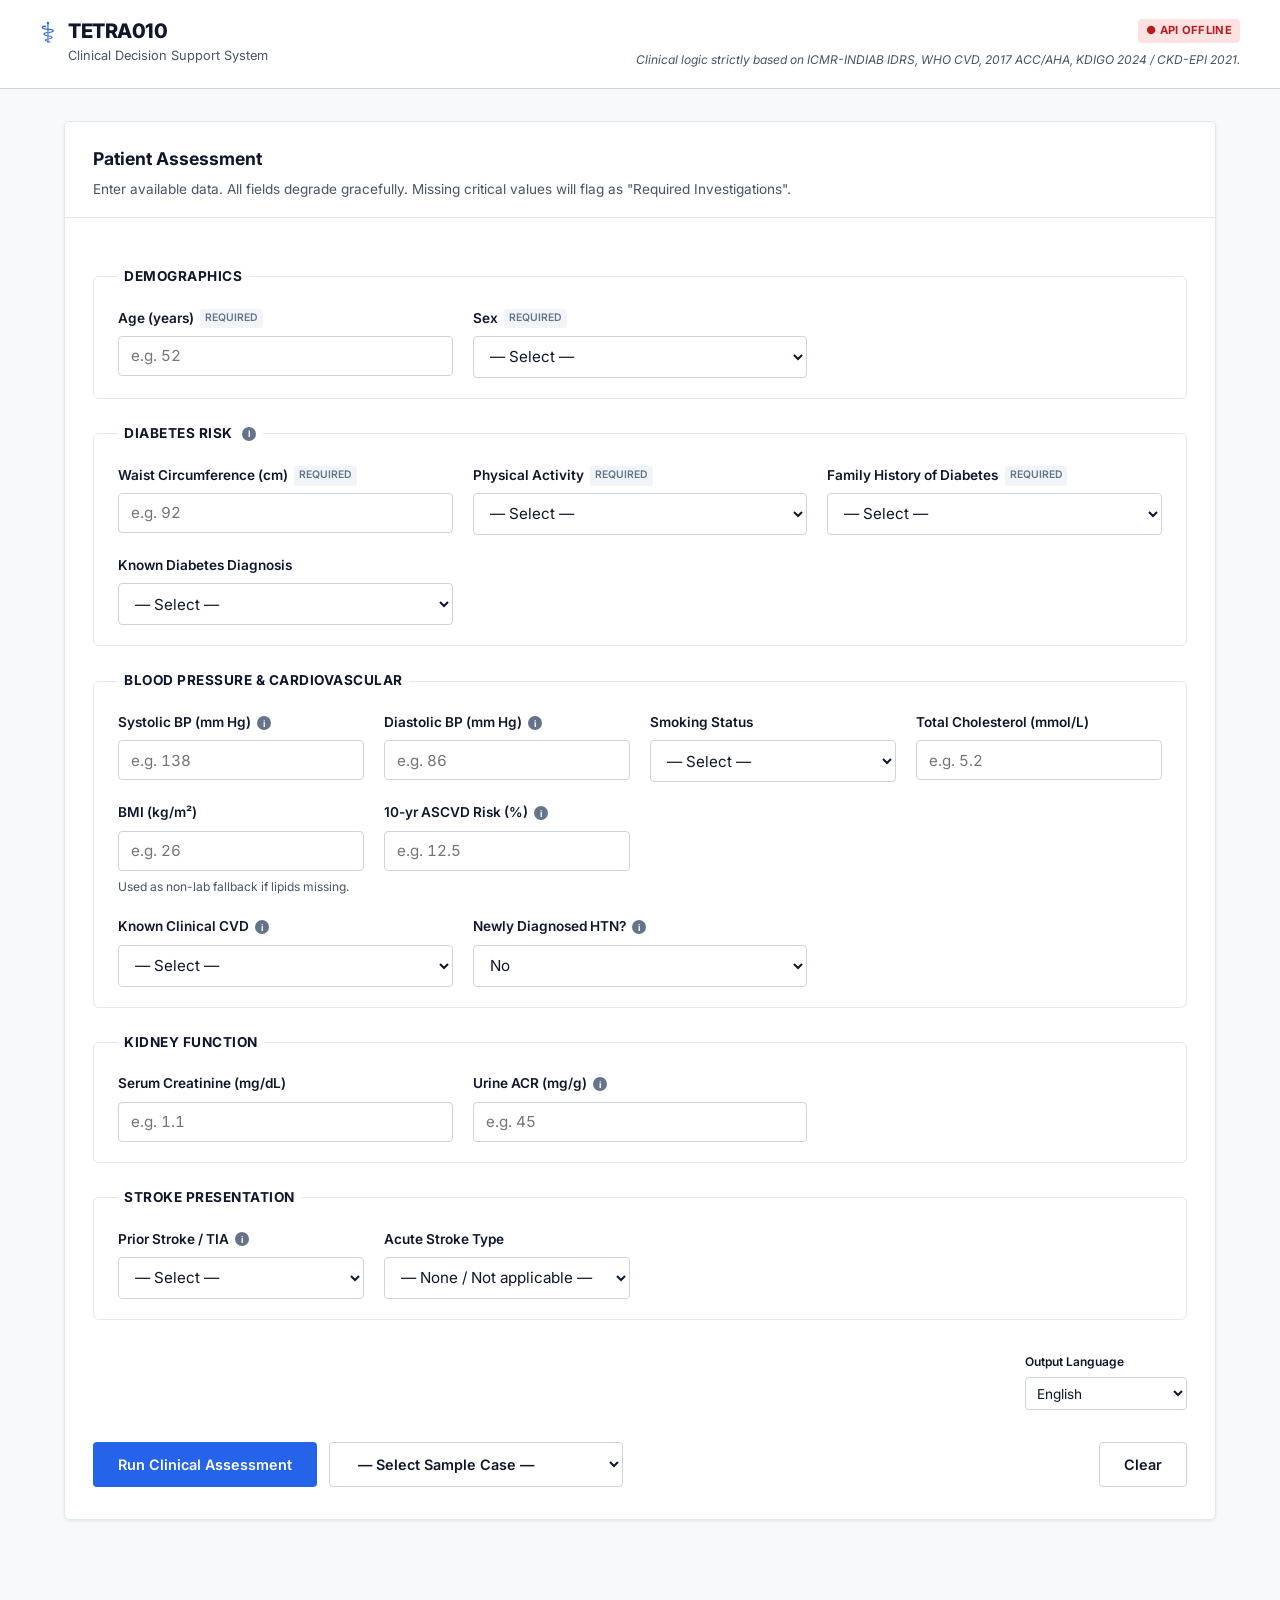
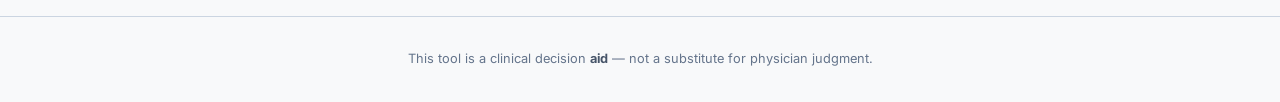
==== commit bbc4e584: "feat: Add interactive info tooltips with hover descriptions for medical abbreviations (BP, ASCVD, CV" ====
--- a/frontend/index.html
+++ b/frontend/index.html
@@ -61,7 +61,7 @@
 
         <!-- GROUP 2: IDRS — Diabetes -->
         <fieldset class="form-group">
-          <legend class="group-label">Diabetes Risk</legend>
+          <legend class="group-label">Diabetes Risk <span class="info-tooltip-trigger" data-tooltip="IDRS: Indian Diabetes Risk Score. A validated screening tool based on age, waist circumference, physical activity, and family history.">i</span></legend>
           <div class="grid-2">
             <div class="field">
               <label for="waist">Waist Circumference (cm) <span class="req-marker">Required</span></label>
@@ -102,11 +102,11 @@
           <legend class="group-label">Blood Pressure &amp; Cardiovascular</legend>
           <div class="grid-3">
             <div class="field">
-              <label for="systolic_bp">Systolic BP (mm Hg)</label>
+              <label for="systolic_bp">Systolic BP (mm Hg) <span class="info-tooltip-trigger" data-tooltip="BP: Blood Pressure. The force of blood pushing against artery walls. Systolic is the pressure when the heart beats.">i</span></label>
               <input type="number" id="systolic_bp" name="systolic_bp" min="40" max="300" placeholder="e.g. 138" class="tabular-nums" />
             </div>
             <div class="field">
-              <label for="diastolic_bp">Diastolic BP (mm Hg)</label>
+              <label for="diastolic_bp">Diastolic BP (mm Hg) <span class="info-tooltip-trigger" data-tooltip="BP: Blood Pressure. Diastolic is the pressure in the arteries when the heart rests between beats.">i</span></label>
               <input type="number" id="diastolic_bp" name="diastolic_bp" min="20" max="200" placeholder="e.g. 86" class="tabular-nums" />
             </div>
             <div class="field">
@@ -127,13 +127,13 @@
               <span class="field-note">Used as non-lab fallback if lipids missing.</span>
             </div>
             <div class="field">
-              <label for="ascvd">10-yr ASCVD Risk (%)</label>
+              <label for="ascvd">10-yr ASCVD Risk (%) <span class="info-tooltip-trigger" data-tooltip="ASCVD: Atherosclerotic Cardiovascular Disease. Calculates the 10-year likelihood of a cardiovascular event (heart attack or stroke).">i</span></label>
               <input type="number" id="ascvd" name="ascvd_10y_risk_percent" min="0" max="100" step="0.1" placeholder="e.g. 12.5" class="tabular-nums" />
             </div>
           </div>
           <div class="grid-2" style="margin-top:1.25rem">
             <div class="field">
-              <label for="known_cvd">Known Clinical CVD</label>
+              <label for="known_cvd">Known Clinical CVD <span class="info-tooltip-trigger" data-tooltip="CVD: Cardiovascular Disease. Includes conditions affecting the heart or blood vessels like coronary artery disease, peripheral arterial disease, etc.">i</span></label>
               <select id="known_cvd" name="known_clinical_cvd">
                 <option value="">— Select —</option>
                 <option value="false">No</option>
@@ -141,7 +141,7 @@
               </select>
             </div>
             <div class="field">
-              <label for="newly_diagnosed_htn">Newly Diagnosed HTN?</label>
+              <label for="newly_diagnosed_htn">Newly Diagnosed HTN? <span class="info-tooltip-trigger" data-tooltip="HTN: Hypertension. High blood pressure that requires monitoring or therapy. Newly diagnosed means no prior history of medication.">i</span></label>
               <select id="newly_diagnosed_htn" name="is_newly_diagnosed_htn">
                 <option value="false">No</option>
                 <option value="true">Yes — trigger full ACC/AHA test panel</option>
@@ -159,7 +159,7 @@
               <input type="number" id="serum_creatinine" name="serum_creatinine_mg_dl" min="0.1" max="20" step="0.01" placeholder="e.g. 1.1" class="tabular-nums" />
             </div>
             <div class="field">
-              <label for="urine_acr">Urine ACR (mg/g)</label>
+              <label for="urine_acr">Urine ACR (mg/g) <span class="info-tooltip-trigger" data-tooltip="ACR: Albumin-to-Creatinine Ratio. A test to screen for kidney damage. High albumin levels indicate the kidneys are leaking protein.">i</span></label>
               <input type="number" id="urine_acr" name="urine_acr_mg_g" min="0" max="10000" step="1" placeholder="e.g. 45" class="tabular-nums" />
             </div>
           </div>
@@ -170,7 +170,7 @@
           <legend class="group-label">Stroke Presentation</legend>
           <div class="grid-3">
             <div class="field">
-              <label for="prior_stroke">Prior Stroke / TIA</label>
+              <label for="prior_stroke">Prior Stroke / TIA <span class="info-tooltip-trigger" data-tooltip="TIA: Transient Ischemic Attack. A temporary blockage of blood flow to the brain, often called a mini-stroke, which increases risk of a full stroke.">i</span></label>
               <select id="prior_stroke" name="has_previous_stroke_or_tia">
                 <option value="">— Select —</option>
                 <option value="false">No</option>
--- a/frontend/style.css
+++ b/frontend/style.css
@@ -426,6 +426,201 @@
    RESPONSIVE
    ============================================================ */
 @media (max-width: 600px) {
+  display: inline-block; width: 16px; height: 16px;
+  border: 2px solid rgba(255,255,255,0.4);
+  border-top-color: #fff; border-radius: 50%;
+  animation: spin 0.7s linear infinite; position: absolute;
+}
+.btn-loader { display: none; }
+@keyframes spin { to { transform: rotate(360deg); } }
+
+/* ============================================================
+   REFERRAL BANNER
+   ============================================================ */
+.referral-banner {
+  display: flex; align-items: flex-start; gap: 1rem;
+  border-radius: var(--radius);
+  padding: 1.25rem 1.5rem;
+  margin-bottom: 1.5rem;
+  border-left: 5px solid transparent;
+}
+.ref-urgent {
+  background: var(--risk-red-bg);
+  border: 1px solid rgba(185,28,28,0.2);
+  border-left-color: var(--risk-red);
+}
+.ref-ok {
+  background: var(--risk-green-bg);
+  border: 1px solid rgba(5,150,105,0.2);
+  border-left-color: var(--risk-green);
+}
+.referral-icon { font-size: 1.8rem; line-height: 1; }
+.referral-title { font-size: 1.05rem; font-weight: 700; margin-bottom: 0.3rem; }
+.ref-urgent .referral-title { color: var(--risk-red); }
+.ref-ok .referral-title { color: var(--risk-green); }
+
+.referral-list { list-style: none; padding: 0; }
+.referral-list li {
+  font-size: 0.9rem; color: var(--text-primary);
+  padding: 0.25rem 0; padding-left: 1.2rem;
+  position: relative;
+}
+.referral-list li::before { 
+  content: '→'; position: absolute; left: 0; font-weight: bold;
+}
+.ref-urgent .referral-list li::before { color: var(--risk-red); }
+.ref-ok .referral-list li::before { color: var(--risk-green); }
+
+/* ============================================================
+   GAUGE GRID (CLINICAL LAYOUT)
+   ============================================================ */
+.gauges-grid {
+  display: grid;
+  grid-template-columns: repeat(auto-fill, minmax(250px, 1fr));
+  gap: 1.25rem; margin-bottom: 1.5rem;
+}
+.gauge-card {
+  background: var(--surface-card);
+  border: 1px solid var(--border-light);
+  border-radius: var(--radius);
+  padding: 1.25rem;
+  display: flex; flex-direction: column;
+}
+.gauge-header {
+  border-bottom: 1px solid var(--border-light);
+  padding-bottom: 0.75rem; margin-bottom: 1rem;
+}
+.gauge-label { font-size: 0.85rem; font-weight: 700; text-transform: uppercase; color: var(--text-tertiary); letter-spacing: 0.5px;}
+.gauge-sub { font-size: 0.7rem; color: var(--text-tertiary); }
+
+.gauge-main {
+  display: flex; align-items: center; justify-content: space-between;
+  margin-bottom: 1rem;
+}
+.gauge-score-wrap { display: flex; flex-direction: column; }
+.gauge-score { font-size: 1.8rem; font-weight: 700; line-height: 1; color: var(--text-primary); }
+.gauge-unit { font-size: 0.75rem; color: var(--text-secondary); margin-top:0.2rem;}
+
+.gauge-category {
+  font-size: 0.9rem; font-weight: 700;
+  padding: 0.3rem 0.6rem;
+  border-radius: 4px;
+  text-align: right;
+  max-width: 50%;
+  line-height: 1.2;
+}
+
+/* SIGNATURE ELEMENT: BREAKDOWN BAR */
+.score-breakdown {
+  display: flex; width: 100%; height: 8px; border-radius: 4px; overflow: hidden;
+  background: var(--surface-muted); margin-bottom: 0.5rem;
+}
+.breakdown-segment { height: 100%; }
+.breakdown-labels {
+  display: flex; flex-wrap: wrap; gap: 0.5rem; font-size: 0.7rem; color: var(--text-secondary);
+}
+.bl-item { display: flex; align-items: center; gap: 0.2rem; }
+.bl-color { width: 8px; height: 8px; border-radius: 50%; }
+
+/* Risk color states */
+.gauge-card.risk-low    .gauge-category { background: var(--risk-green-bg); color: var(--risk-green); }
+.gauge-card.risk-mod    .gauge-category { background: var(--risk-yellow-bg); color: var(--risk-yellow); }
+.gauge-card.risk-high   .gauge-category { background: var(--risk-orange-bg); color: var(--risk-orange); }
+.gauge-card.risk-vhigh  .gauge-category { background: var(--risk-red-bg); color: var(--risk-red); }
+.gauge-card.risk-na     .gauge-category { background: var(--risk-na-bg); color: var(--risk-na); }
+
+/* ============================================================
+   DETAIL CARDS
+   ============================================================ */
+.detail-row {
+  display: grid;
+  grid-template-columns: 1fr 1fr;
+  gap: 1.25rem; margin-bottom: 1.5rem;
+}
+@media (max-width: 768px) { .detail-row { grid-template-columns: 1fr; } }
+
+.detail-card { 
+  display: flex; flex-direction: column;
+}
+.detail-card .card-header { padding: 1rem 1.5rem; }
+.detail-card .card-body { padding: 1.5rem; flex: 1; }
+
+.missing-list { list-style: none; padding: 0; }
+.missing-list li {
+  display: flex; flex-direction: column;
+  padding: 0.75rem 0;
+  border-bottom: 1px solid var(--border-light);
+}
+.missing-list li:first-child { padding-top: 0; }
+.missing-list li:last-child { border-bottom: none; padding-bottom: 0; }
+.missing-test { font-size: 0.95rem; font-weight: 700; color: var(--text-primary); }
+.missing-reason { font-size: 0.85rem; color: var(--text-secondary); margin-top: 0.2rem; }
+.missing-citation {
+  font-size: 0.75rem; color: var(--text-tertiary);
+  margin-top: 0.3rem; font-family: var(--font-mono);
+}
+.empty-msg { font-size: 0.9rem; color: var(--text-secondary); }
+
+.detail-content {
+  font-size: 0.9rem; color: var(--text-secondary);
+}
+.detail-row-item {
+  display: flex; justify-content: space-between; align-items: baseline; gap: 1rem;
+  padding: 0.75rem 0;
+  border-bottom: 1px dashed var(--border-light);
+}
+.detail-row-item:first-child { padding-top: 0; }
+.detail-row-item:last-child { border-bottom: none; padding-bottom: 0; }
+.detail-key { font-size: 0.8rem; text-transform: uppercase; letter-spacing: 0.5px; color: var(--text-tertiary); font-weight: 600; }
+.detail-val { font-size: 0.95rem; color: var(--text-primary); font-weight: 600; text-align: right; }
+
+/* ============================================================
+   LLM EXPLANATION PANEL
+   ============================================================ */
+.llm-card { margin-bottom: 2rem; }
+.llm-body { padding: 1.75rem; }
+.llm-placeholder, .llm-disabled {
+  display: flex; flex-direction: column; align-items: center; justify-content: center;
+  gap: 1rem; padding: 3rem 1rem; text-align: center;
+  color: var(--text-secondary); font-size: 0.95rem;
+  background: var(--surface-muted); border-radius: var(--radius-sm);
+}
+.llm-disabled code {
+  background: #fff; padding: 0.2rem 0.5rem;
+  border: 1px solid var(--border-dark);
+  border-radius: 4px; font-family: var(--font-mono);
+}
+
+.llm-text-content { display: flex; flex-direction: column; gap: 1.5rem; }
+
+/* Typography separation for LLM output */
+.llm-section-patient {
+  font-size: 1.05rem; color: var(--text-primary); line-height: 1.7;
+  padding-bottom: 1.5rem; border-bottom: 1px solid var(--border-dark);
+}
+.llm-section-clinical {
+  font-size: 0.9rem; color: var(--text-secondary); line-height: 1.6;
+  font-family: var(--font-mono); /* Formal, clinical feel */
+  background: var(--surface-muted);
+  padding: 1rem; border-radius: var(--radius-sm);
+}
+.llm-text-content strong { color: var(--text-primary); }
+
+/* ============================================================
+   FOOTER
+   ============================================================ */
+.footer {
+  text-align: center;
+  padding: 2rem 1.5rem;
+  border-top: 1px solid var(--border-dark);
+  font-size: 0.8rem; color: var(--text-tertiary);
+}
+.footer strong { color: var(--text-secondary); }
+
+/* ============================================================
+   RESPONSIVE
+   ============================================================ */
+@media (max-width: 600px) {
   .main { padding: 1rem 0.75rem 3rem; }
   .form-group { padding: 1.25rem 1rem; }
   form { padding: 1rem 1rem 1.5rem; }
@@ -434,3 +629,69 @@
   .detail-row-item { flex-direction: column; align-items: flex-start; gap: 0.2rem; }
   .detail-val { text-align: left; }
 }
+
+/* ---- Tooltip styling ---- */
+.info-tooltip-trigger {
+  display: inline-flex;
+  align-items: center;
+  justify-content: center;
+  width: 14px;
+  height: 14px;
+  background-color: var(--text-tertiary);
+  color: var(--surface-card);
+  font-size: 9px;
+  font-weight: bold;
+  border-radius: 50%;
+  cursor: help;
+  position: relative;
+  transition: background-color 0.2s;
+  line-height: 1;
+}
+
+.info-tooltip-trigger:hover {
+  background-color: var(--accent);
+}
+
+.info-tooltip-trigger::after {
+  content: attr(data-tooltip);
+  position: absolute;
+  bottom: 150%;
+  left: 50%;
+  transform: translateX(-50%) scale(0.85);
+  background-color: var(--text-primary);
+  color: #ffffff;
+  padding: 8px 12px;
+  border-radius: var(--radius-sm);
+  font-size: 0.75rem;
+  font-weight: normal;
+  width: 200px;
+  white-space: normal;
+  box-shadow: var(--shadow-md);
+  z-index: 100;
+  line-height: 1.4;
+  text-align: left;
+  opacity: 0;
+  pointer-events: none;
+  transition: opacity 0.15s ease-out, transform 0.15s ease-out;
+}
+
+.info-tooltip-trigger::before {
+  content: "";
+  position: absolute;
+  bottom: 125%;
+  left: 50%;
+  transform: translateX(-50%) scale(0.85);
+  border-width: 6px;
+  border-style: solid;
+  border-color: var(--text-primary) transparent transparent transparent;
+  z-index: 100;
+  opacity: 0;
+  pointer-events: none;
+  transition: opacity 0.15s ease-out, transform 0.15s ease-out;
+}
+
+.info-tooltip-trigger:hover::after,
+.info-tooltip-trigger:hover::before {
+  opacity: 1;
+  transform: translateX(-50%) scale(1);
+}
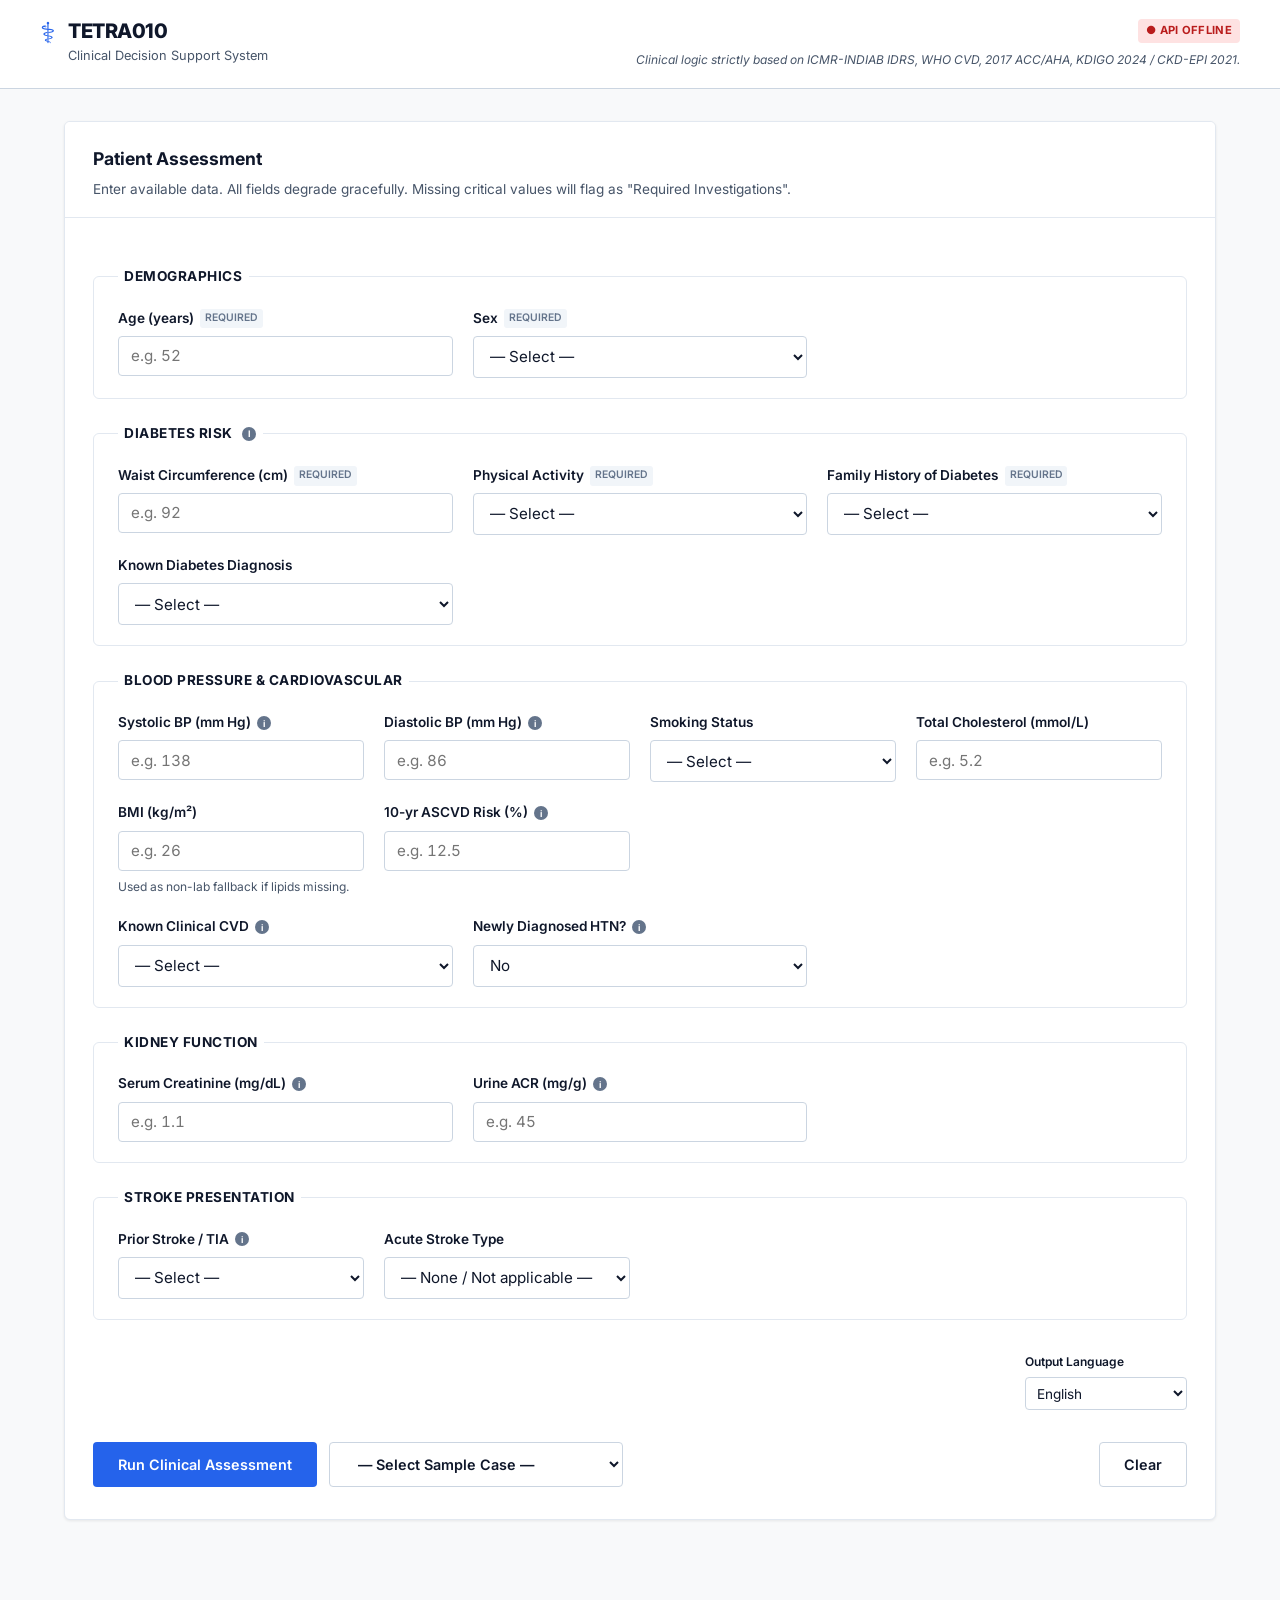
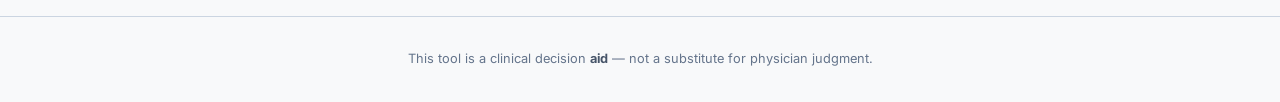
==== commit 14578498: "feat: Add interactive info tooltip for Serum Creatinine in the UI" ====
--- a/frontend/index.html
+++ b/frontend/index.html
@@ -155,7 +155,7 @@
           <legend class="group-label">Kidney Function</legend>
           <div class="grid-2">
             <div class="field">
-              <label for="serum_creatinine">Serum Creatinine (mg/dL)</label>
+              <label for="serum_creatinine">Serum Creatinine (mg/dL) <span class="info-tooltip-trigger" data-tooltip="Serum Creatinine: A chemical waste product in the blood produced by muscle activity. Elevated levels indicate impaired kidney filtration function.">i</span></label>
               <input type="number" id="serum_creatinine" name="serum_creatinine_mg_dl" min="0.1" max="20" step="0.01" placeholder="e.g. 1.1" class="tabular-nums" />
             </div>
             <div class="field">
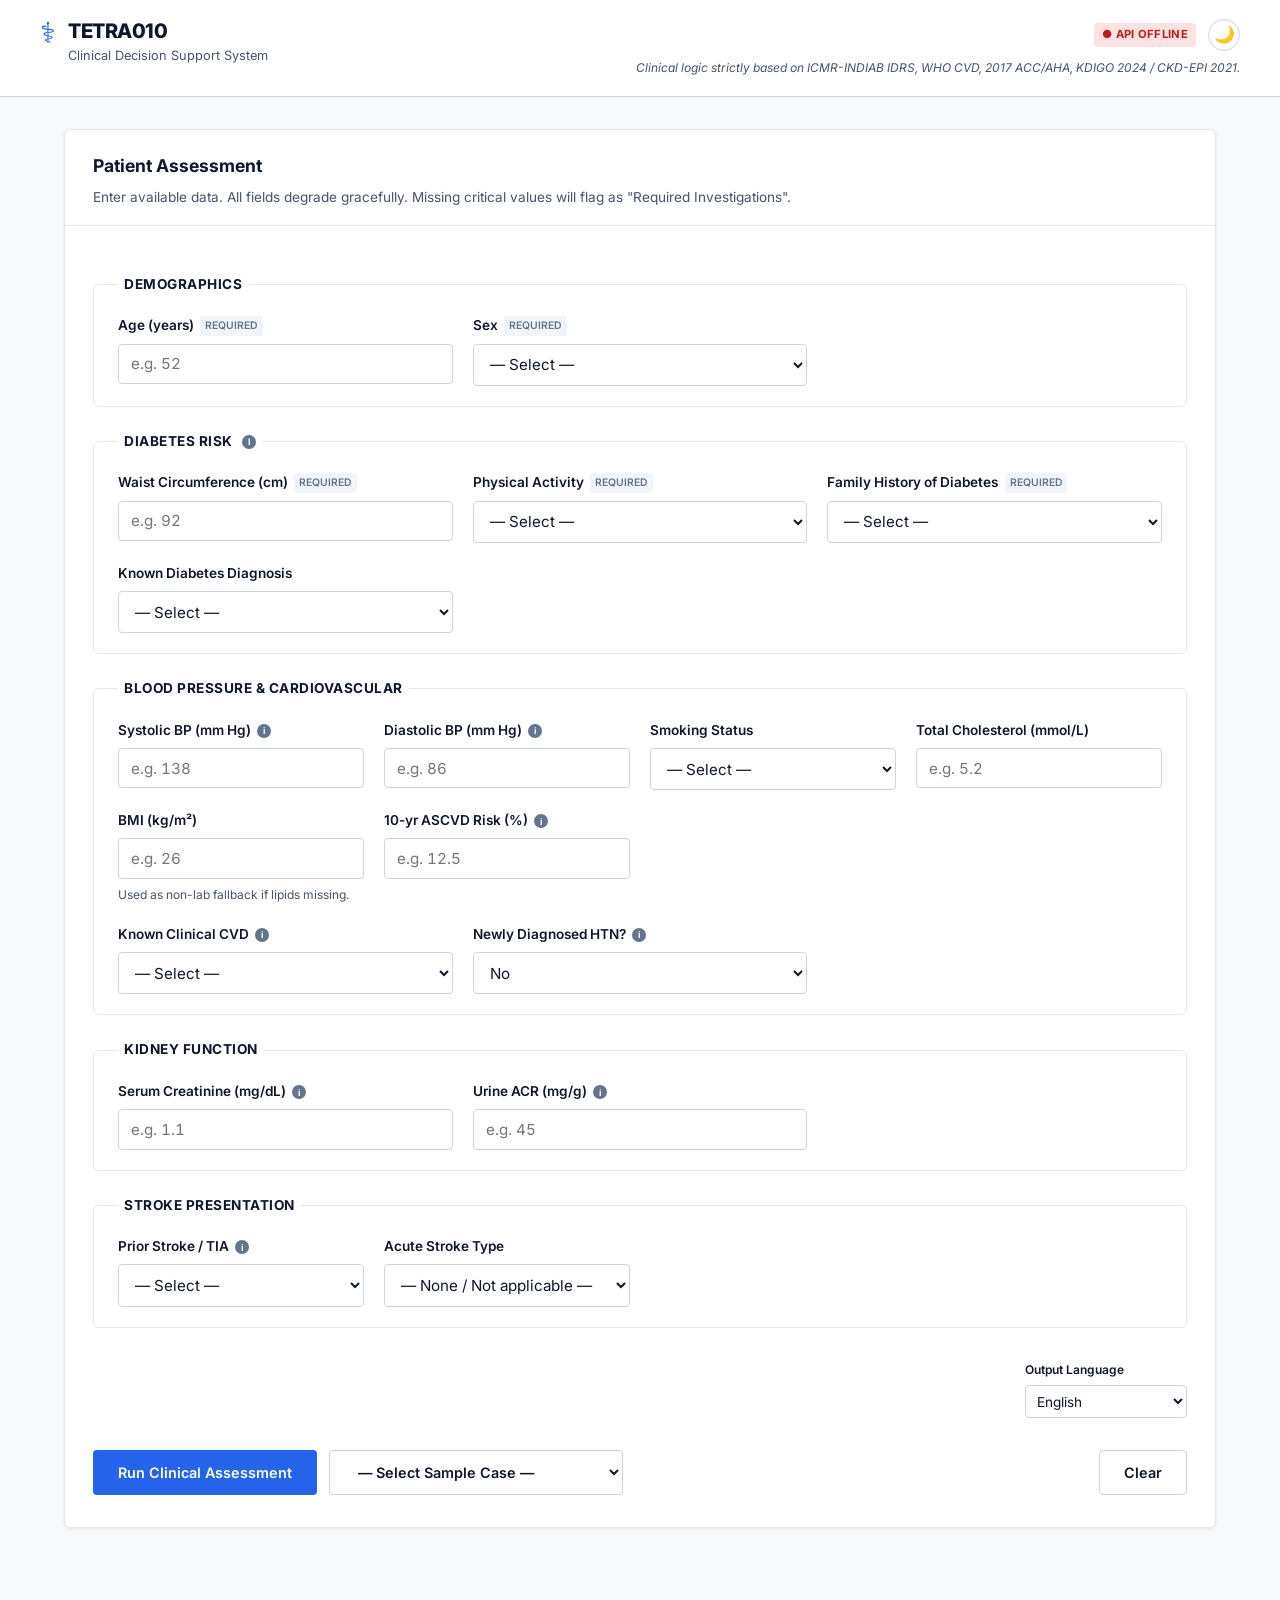
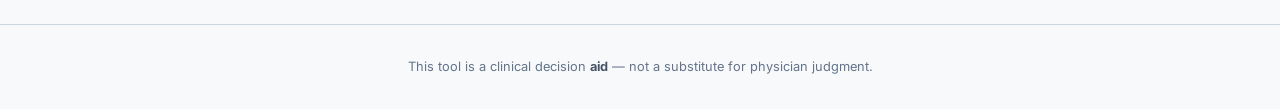
==== commit f2c8fa28: "feat: Add high-contrast premium dark mode with localStorage persistence and system theme preference " ====
--- a/frontend/index.html
+++ b/frontend/index.html
@@ -23,7 +23,10 @@
         </div>
       </div>
       <div class="header-meta">
-        <span class="badge badge--green" id="api-status">API Ready</span>
+        <div style="display: flex; align-items: center; gap: 0.75rem;">
+          <span class="badge badge--green" id="api-status">API Ready</span>
+          <button type="button" id="theme-toggle" class="btn-theme-toggle" title="Toggle theme">🌙</button>
+        </div>
         <span class="header-tagline">Clinical logic strictly based on ICMR-INDIAB IDRS, WHO CVD, 2017 ACC/AHA, KDIGO 2024 / CKD-EPI 2021.</span>
       </div>
     </div>
--- a/frontend/style.css
+++ b/frontend/style.css
@@ -695,3 +695,64 @@
   opacity: 1;
   transform: translateX(-50%) scale(1);
 }
+
+/* ---- Theme Toggle Button ---- */
+.btn-theme-toggle {
+  background: transparent;
+  border: 1px solid var(--border-dark);
+  border-radius: 50%;
+  width: 32px;
+  height: 32px;
+  display: inline-flex;
+  align-items: center;
+  justify-content: center;
+  cursor: pointer;
+  font-size: 1.05rem;
+  transition: background-color 0.2s, transform 0.2s, border-color 0.2s;
+  padding: 0;
+  line-height: 1;
+}
+
+.btn-theme-toggle:hover {
+  background-color: var(--surface-muted);
+  transform: scale(1.08);
+}
+
+/* ---- Dark Mode Color Token Overrides ---- */
+[data-theme="dark"] {
+  --bg-base:        #0f172a;
+  --surface-card:   #1e293b;
+  --surface-muted:  #334155;
+  --border-light:   #334155;
+  --border-dark:    #475569;
+  
+  --text-primary:   #f8fafc;
+  --text-secondary: #cbd5e1;
+  --text-tertiary:  #94a3b8;
+  
+  --accent-light:   #1e3a8a;
+  --accent:         #3b82f6;
+
+  /* Opacity based risk bgs in dark mode for excellent text contrast */
+  --risk-green-bg:  rgba(16, 185, 129, 0.18);
+  --risk-yellow-bg: rgba(245, 158, 11, 0.22);
+  --risk-orange-bg: rgba(249, 115, 22, 0.22);
+  --risk-red-bg:    rgba(239, 68, 68, 0.22);
+  --risk-na-bg:     rgba(148, 163, 184, 0.2);
+}
+
+[data-theme="dark"] input,
+[data-theme="dark"] select {
+  background-color: #1e293b;
+  color: #f8fafc;
+}
+
+[data-theme="dark"] select option {
+  background-color: #1e293b;
+  color: #f8fafc;
+}
+
+[data-theme="dark"] .llm-disabled code {
+  background-color: #0f172a;
+}
+
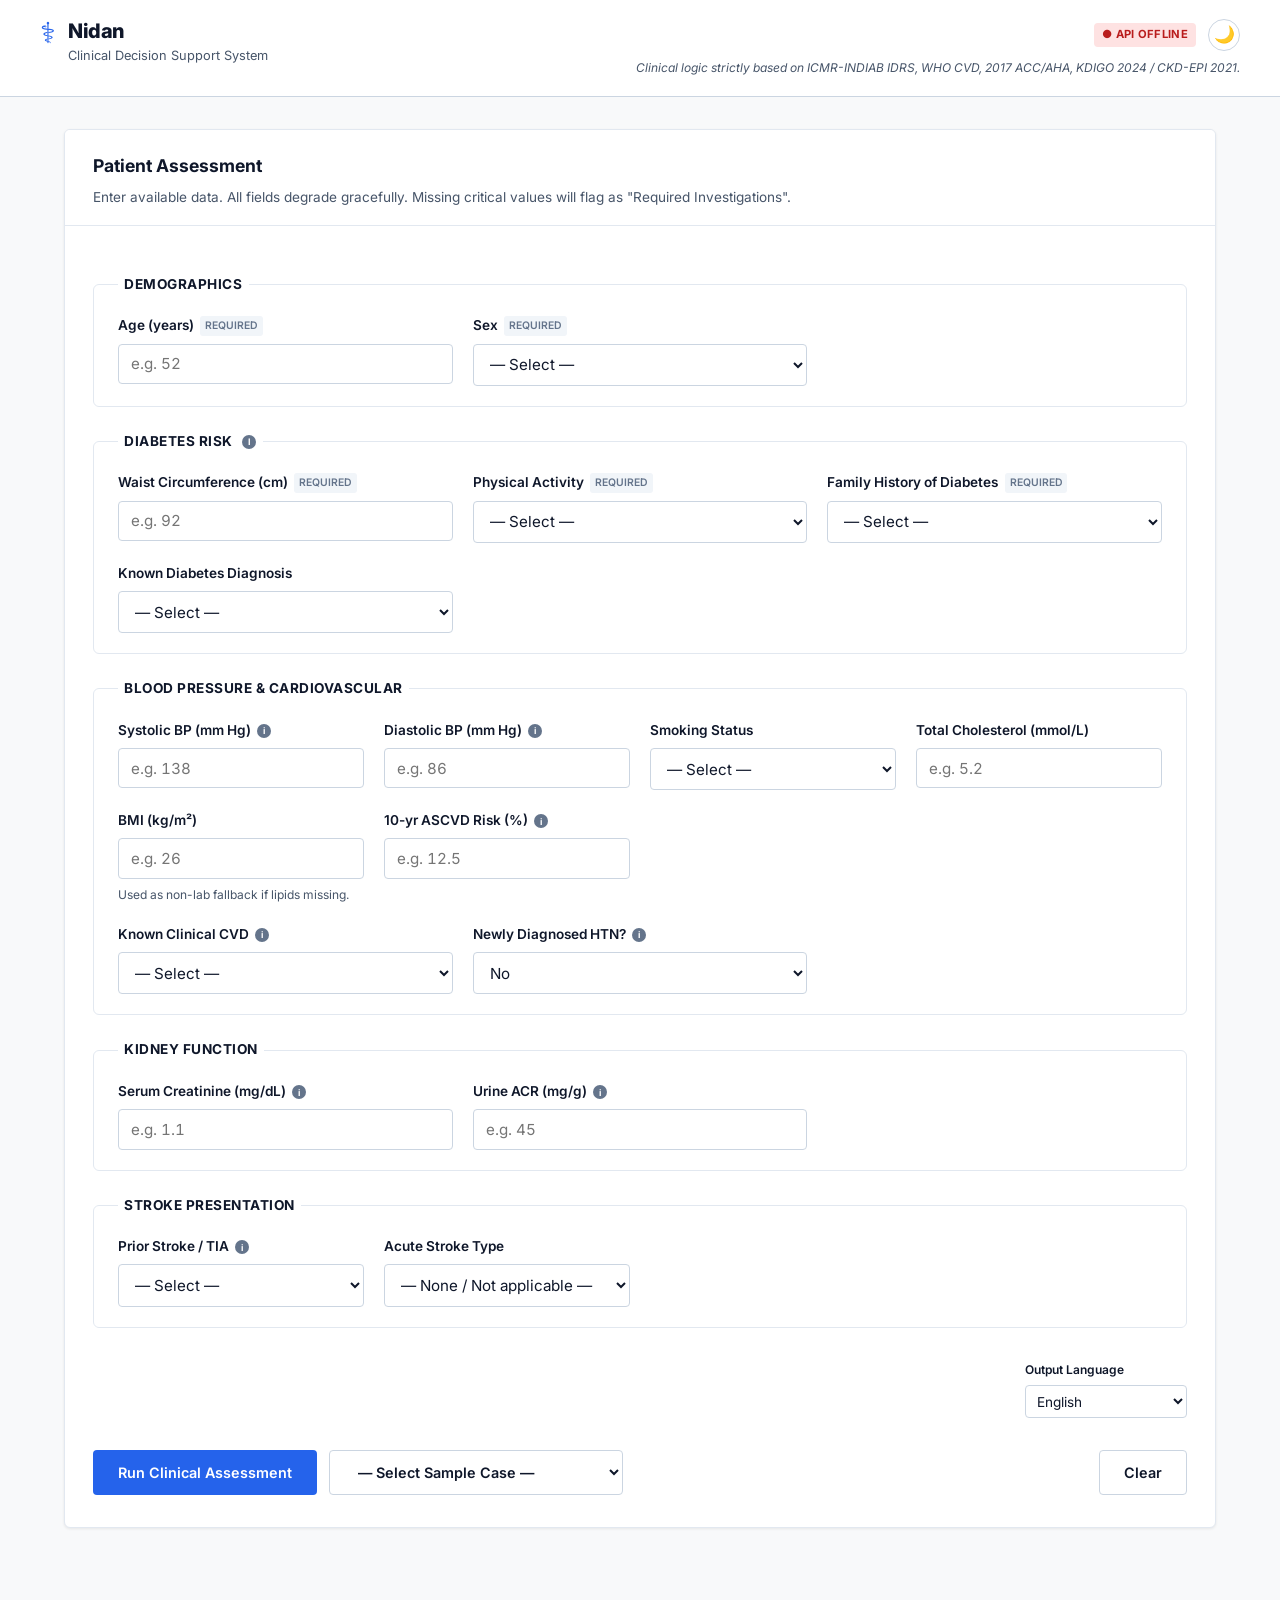
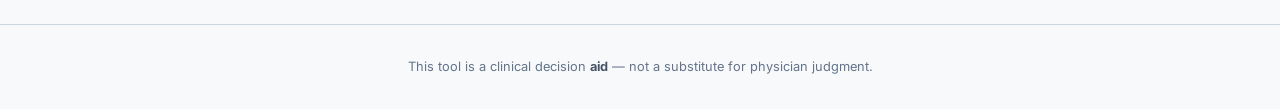
==== commit 9fe3ebcf: "refactor: Rename system from TETRA010 to Nidan (clinical diagnosis/resolution) across project code, " ====
--- a/frontend/index.html
+++ b/frontend/index.html
@@ -3,7 +3,7 @@
 <head>
   <meta charset="UTF-8" />
   <meta name="viewport" content="width=device-width, initial-scale=1.0" />
-  <title>TETRA010 — Clinical Risk Assessment</title>
+  <title>Nidan — Clinical Risk Assessment</title>
   <meta name="description" content="AI-powered lifestyle disease risk prediction and early referral assistant for primary healthcare workers. Scores diabetes, hypertension, CKD, and cardiovascular risk using validated clinical guidelines." />
   <link rel="preconnect" href="https://fonts.googleapis.com" />
   <link rel="preconnect" href="https://fonts.gstatic.com" crossorigin />
@@ -18,7 +18,7 @@
       <div class="logo">
         <span class="logo-icon">⚕</span>
         <div>
-          <span class="logo-title">TETRA010</span>
+          <span class="logo-title">Nidan</span>
           <span class="logo-sub">Clinical Decision Support System</span>
         </div>
       </div>
--- a/frontend/style.css
+++ b/frontend/style.css
@@ -1,5 +1,5 @@
 /* ============================================================
-   TETRA010 — Clinical Decision Support UI (Paper-White Theme)
+   Nidan — Clinical Decision Support UI (Paper-White Theme)
    ============================================================ */
 
 /* ---- Design tokens (WCAG AA Compliant) ---- */
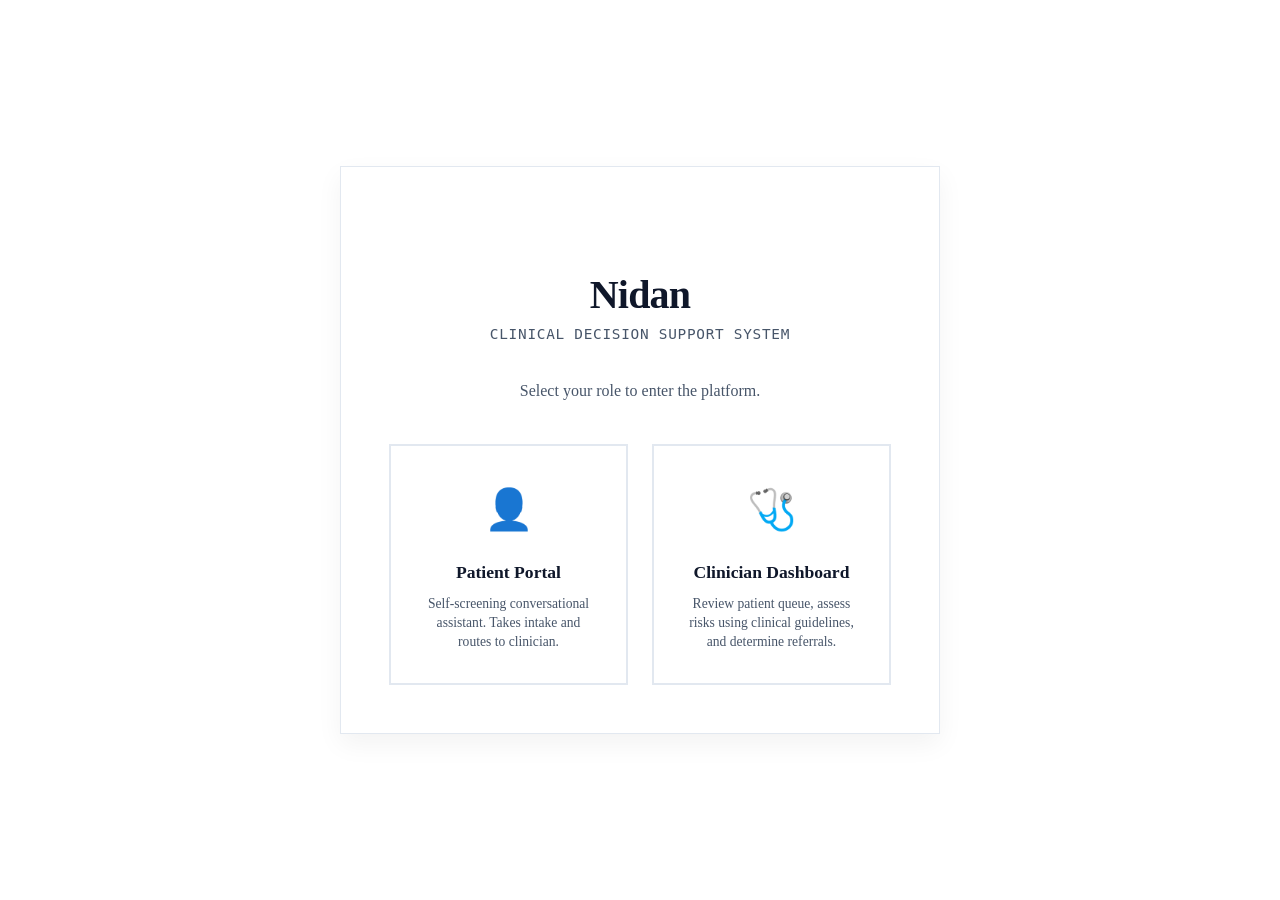
==== commit c5811062: "UI redesign: Patient triage queue & unified landing page" ====
--- a/frontend/index.html
+++ b/frontend/index.html
@@ -3,381 +3,124 @@
 <head>
   <meta charset="UTF-8" />
   <meta name="viewport" content="width=device-width, initial-scale=1.0" />
-  <title>Nidan — Clinical Risk Assessment</title>
-  <meta name="description" content="AI-powered lifestyle disease risk prediction and early referral assistant for primary healthcare workers. Scores diabetes, hypertension, CKD, and cardiovascular risk using validated clinical guidelines." />
+  <title>Nidan — Welcome</title>
   <link rel="preconnect" href="https://fonts.googleapis.com" />
   <link rel="preconnect" href="https://fonts.gstatic.com" crossorigin />
   <link href="https://fonts.googleapis.com/css2?family=IBM+Plex+Mono:wght@400;500;600&family=Inter:wght@400;500;600;700;800&display=swap" rel="stylesheet" />
   <link rel="stylesheet" href="style.css" />
+  <style>
+    body {
+      display: flex;
+      flex-direction: column;
+      align-items: center;
+      justify-content: center;
+      min-height: 100vh;
+      background: var(--bg-body);
+      font-family: var(--font-inter);
+    }
+    .landing-card {
+      background: var(--bg-card);
+      border: 1px solid var(--border-light);
+      border-radius: var(--radius-lg);
+      padding: 3rem;
+      max-width: 600px;
+      width: 90%;
+      text-align: center;
+      box-shadow: 0 10px 25px rgba(0,0,0,0.05);
+    }
+    .logo-container {
+      margin-bottom: 2rem;
+    }
+    .logo-icon {
+      font-size: 3rem;
+      background: linear-gradient(135deg, var(--brand-blue), var(--brand-teal));
+      -webkit-background-clip: text;
+      color: transparent;
+      line-height: 1;
+    }
+    .logo-title {
+      font-size: 2.5rem;
+      font-weight: 800;
+      letter-spacing: -0.02em;
+      color: var(--text-primary);
+      margin-top: 0.5rem;
+    }
+    .logo-sub {
+      font-family: var(--font-mono);
+      font-size: 0.9rem;
+      color: var(--text-secondary);
+      letter-spacing: 0.05em;
+      text-transform: uppercase;
+      margin-top: 0.25rem;
+    }
+    .role-grid {
+      display: grid;
+      grid-template-columns: 1fr 1fr;
+      gap: 1.5rem;
+      margin-top: 2.5rem;
+    }
+    .role-card {
+      display: flex;
+      flex-direction: column;
+      align-items: center;
+      padding: 2rem;
+      background: var(--bg-body);
+      border: 2px solid var(--border-light);
+      border-radius: var(--radius-md);
+      text-decoration: none;
+      color: var(--text-primary);
+      transition: all 0.2s ease;
+      cursor: pointer;
+    }
+    .role-card:hover {
+      border-color: var(--brand-blue);
+      transform: translateY(-2px);
+      box-shadow: 0 5px 15px rgba(14, 165, 233, 0.1);
+    }
+    .role-icon {
+      font-size: 2.5rem;
+      margin-bottom: 1rem;
+    }
+    .role-title {
+      font-weight: 600;
+      font-size: 1.1rem;
+      margin-bottom: 0.5rem;
+    }
+    .role-desc {
+      font-size: 0.85rem;
+      color: var(--text-secondary);
+      line-height: 1.4;
+    }
+    @media (max-width: 600px) {
+      .role-grid { grid-template-columns: 1fr; }
+    }
+  </style>
 </head>
 <body>
+  <div class="landing-card">
+    <div class="logo-container">
+      <div class="logo-icon">⚕</div>
+      <div class="logo-title">Nidan</div>
+      <div class="logo-sub">Clinical Decision Support System</div>
+    </div>
+    
+    <p style="color: var(--text-secondary); margin-bottom: 1rem;">
+      Select your role to enter the platform.
+    </p>
 
-  <!-- ===== HEADER ===== -->
-  <header class="header">
-    <div class="header-inner">
-      <div class="logo">
-        <span class="logo-icon">⚕</span>
-        <div>
-          <span class="logo-title">Nidan</span>
-          <span class="logo-sub">Clinical Decision Support System</span>
-        </div>
-      </div>
-      <div class="header-meta">
-        <div style="display: flex; align-items: center; gap: 0.75rem;">
-          <span class="badge badge--green" id="api-status">API Ready</span>
-          <button type="button" id="theme-toggle" class="btn-theme-toggle" title="Toggle theme">🌙</button>
-        </div>
-        <span class="header-tagline">Clinical logic strictly based on ICMR-INDIAB IDRS, WHO CVD, 2017 ACC/AHA, KDIGO 2024 / CKD-EPI 2021.</span>
-      </div>
+    <div class="role-grid">
+      <a href="consumer.html" class="role-card">
+        <div class="role-icon">👤</div>
+        <div class="role-title">Patient Portal</div>
+        <div class="role-desc">Self-screening conversational assistant. Takes intake and routes to clinician.</div>
+      </a>
+      
+      <a href="clinician.html" class="role-card">
+        <div class="role-icon">🩺</div>
+        <div class="role-title">Clinician Dashboard</div>
+        <div class="role-desc">Review patient queue, assess risks using clinical guidelines, and determine referrals.</div>
+      </a>
     </div>
-  </header>
-
-  <main class="main">
-
-    <!-- ===== FORM PANEL ===== -->
-    <section class="card form-card" id="form-section" aria-label="Patient Data Entry">
-      <div class="card-header">
-        <h1 class="card-title">Patient Assessment</h1>
-        <p class="card-desc">Enter available data. All fields degrade gracefully. Missing critical values will flag as "Required Investigations".</p>
-      </div>
-
-      <form id="patient-form" novalidate>
-
-        <!-- GROUP 1: Demographics -->
-        <fieldset class="form-group">
-          <legend class="group-label">Demographics</legend>
-          <div class="grid-2">
-            <div class="field">
-              <label for="age">Age (years) <span class="req-marker">Required</span></label>
-              <input type="number" id="age" name="age" min="1" max="120" placeholder="e.g. 52" class="tabular-nums" />
-            </div>
-            <div class="field">
-              <label for="sex">Sex <span class="req-marker">Required</span></label>
-              <select id="sex" name="sex">
-                <option value="">— Select —</option>
-                <option value="male">Male</option>
-                <option value="female">Female</option>
-              </select>
-            </div>
-          </div>
-        </fieldset>
-
-        <!-- GROUP 2: IDRS — Diabetes -->
-        <fieldset class="form-group">
-          <legend class="group-label">Diabetes Risk <span class="info-tooltip-trigger" data-tooltip="IDRS: Indian Diabetes Risk Score. A validated screening tool based on age, waist circumference, physical activity, and family history.">i</span></legend>
-          <div class="grid-2">
-            <div class="field">
-              <label for="waist">Waist Circumference (cm) <span class="req-marker">Required</span></label>
-              <input type="number" id="waist" name="waist_circumference_cm" min="30" max="200" step="0.1" placeholder="e.g. 92" class="tabular-nums" />
-            </div>
-            <div class="field">
-              <label for="physical_activity">Physical Activity <span class="req-marker">Required</span></label>
-              <select id="physical_activity" name="physical_activity">
-                <option value="">— Select —</option>
-                <option value="vigorous">Vigorous (gym/sport daily)</option>
-                <option value="moderate">Moderate (regular light exercise)</option>
-                <option value="mild">Mild (occasional walking)</option>
-                <option value="sedentary">Sedentary (no exercise)</option>
-              </select>
-            </div>
-            <div class="field">
-              <label for="family_history_diabetes">Family History of Diabetes <span class="req-marker">Required</span></label>
-              <select id="family_history_diabetes" name="family_history_diabetes">
-                <option value="">— Select —</option>
-                <option value="none">None</option>
-                <option value="one_parent">One Parent</option>
-                <option value="both_parents">Both Parents</option>
-              </select>
-            </div>
-            <div class="field">
-              <label for="has_diabetes">Known Diabetes Diagnosis</label>
-              <select id="has_diabetes" name="has_diabetes">
-                <option value="">— Select —</option>
-                <option value="false">No</option>
-                <option value="true">Yes</option>
-              </select>
-            </div>
-          </div>
-        </fieldset>
-
-        <!-- GROUP 3: Blood Pressure & CVD -->
-        <fieldset class="form-group">
-          <legend class="group-label">Blood Pressure &amp; Cardiovascular</legend>
-          <div class="grid-3">
-            <div class="field">
-              <label for="systolic_bp">Systolic BP (mm Hg) <span class="info-tooltip-trigger" data-tooltip="BP: Blood Pressure. The force of blood pushing against artery walls. Systolic is the pressure when the heart beats.">i</span></label>
-              <input type="number" id="systolic_bp" name="systolic_bp" min="40" max="300" placeholder="e.g. 138" class="tabular-nums" />
-            </div>
-            <div class="field">
-              <label for="diastolic_bp">Diastolic BP (mm Hg) <span class="info-tooltip-trigger" data-tooltip="BP: Blood Pressure. Diastolic is the pressure in the arteries when the heart rests between beats.">i</span></label>
-              <input type="number" id="diastolic_bp" name="diastolic_bp" min="20" max="200" placeholder="e.g. 86" class="tabular-nums" />
-            </div>
-            <div class="field">
-              <label for="is_smoker">Smoking Status</label>
-              <select id="is_smoker" name="is_smoker">
-                <option value="">— Select —</option>
-                <option value="false">Non-smoker</option>
-                <option value="true">Smoker</option>
-              </select>
-            </div>
-            <div class="field">
-              <label for="total_cholesterol">Total Cholesterol (mmol/L)</label>
-              <input type="number" id="total_cholesterol" name="total_cholesterol_mmol_L" min="1" max="15" step="0.1" placeholder="e.g. 5.2" class="tabular-nums" />
-            </div>
-            <div class="field">
-              <label for="bmi">BMI (kg/m²)</label>
-              <input type="number" id="bmi" name="bmi" min="10" max="70" step="0.1" placeholder="e.g. 26" class="tabular-nums" />
-              <span class="field-note">Used as non-lab fallback if lipids missing.</span>
-            </div>
-            <div class="field">
-              <label for="ascvd">10-yr ASCVD Risk (%) <span class="info-tooltip-trigger" data-tooltip="ASCVD: Atherosclerotic Cardiovascular Disease. Calculates the 10-year likelihood of a cardiovascular event (heart attack or stroke).">i</span></label>
-              <input type="number" id="ascvd" name="ascvd_10y_risk_percent" min="0" max="100" step="0.1" placeholder="e.g. 12.5" class="tabular-nums" />
-            </div>
-          </div>
-          <div class="grid-2" style="margin-top:1.25rem">
-            <div class="field">
-              <label for="known_cvd">Known Clinical CVD <span class="info-tooltip-trigger" data-tooltip="CVD: Cardiovascular Disease. Includes conditions affecting the heart or blood vessels like coronary artery disease, peripheral arterial disease, etc.">i</span></label>
-              <select id="known_cvd" name="known_clinical_cvd">
-                <option value="">— Select —</option>
-                <option value="false">No</option>
-                <option value="true">Yes</option>
-              </select>
-            </div>
-            <div class="field">
-              <label for="newly_diagnosed_htn">Newly Diagnosed HTN? <span class="info-tooltip-trigger" data-tooltip="HTN: Hypertension. High blood pressure that requires monitoring or therapy. Newly diagnosed means no prior history of medication.">i</span></label>
-              <select id="newly_diagnosed_htn" name="is_newly_diagnosed_htn">
-                <option value="false">No</option>
-                <option value="true">Yes — trigger full ACC/AHA test panel</option>
-              </select>
-            </div>
-          </div>
-        </fieldset>
-
-        <!-- GROUP 4: CKD -->
-        <fieldset class="form-group">
-          <legend class="group-label">Kidney Function</legend>
-          <div class="grid-2">
-            <div class="field">
-              <label for="serum_creatinine">Serum Creatinine (mg/dL) <span class="info-tooltip-trigger" data-tooltip="Serum Creatinine: A chemical waste product in the blood produced by muscle activity. Elevated levels indicate impaired kidney filtration function.">i</span></label>
-              <input type="number" id="serum_creatinine" name="serum_creatinine_mg_dl" min="0.1" max="20" step="0.01" placeholder="e.g. 1.1" class="tabular-nums" />
-            </div>
-            <div class="field">
-              <label for="urine_acr">Urine ACR (mg/g) <span class="info-tooltip-trigger" data-tooltip="ACR: Albumin-to-Creatinine Ratio. A test to screen for kidney damage. High albumin levels indicate the kidneys are leaking protein.">i</span></label>
-              <input type="number" id="urine_acr" name="urine_acr_mg_g" min="0" max="10000" step="1" placeholder="e.g. 45" class="tabular-nums" />
-            </div>
-          </div>
-        </fieldset>
-
-        <!-- GROUP 5: Stroke -->
-        <fieldset class="form-group">
-          <legend class="group-label">Stroke Presentation</legend>
-          <div class="grid-3">
-            <div class="field">
-              <label for="prior_stroke">Prior Stroke / TIA <span class="info-tooltip-trigger" data-tooltip="TIA: Transient Ischemic Attack. A temporary blockage of blood flow to the brain, often called a mini-stroke, which increases risk of a full stroke.">i</span></label>
-              <select id="prior_stroke" name="has_previous_stroke_or_tia">
-                <option value="">— Select —</option>
-                <option value="false">No</option>
-                <option value="true">Yes</option>
-              </select>
-            </div>
-            <div class="field">
-              <label for="acute_stroke_type">Acute Stroke Type</label>
-              <select id="acute_stroke_type" name="acute_stroke_type">
-                <option value="">— None / Not applicable —</option>
-                <option value="ich">ICH (Intracerebral Hemorrhage)</option>
-                <option value="ischemic_tpa_eligible">Ischemic — tPA Eligible</option>
-                <option value="ischemic_not_tpa_eligible">Ischemic — Not tPA Eligible</option>
-              </select>
-            </div>
-            <div class="field" id="stroke-hours-field" style="display:none">
-              <label for="hours_since_stroke">Hours Since Onset</label>
-              <input type="number" id="hours_since_stroke" name="hours_since_stroke_onset" min="0" max="240" step="0.5" placeholder="e.g. 3" class="tabular-nums" />
-            </div>
-          </div>
-        </fieldset>
-
-        <!-- Output Options -->
-        <div style="margin-top:2rem; display:flex; justify-content:flex-end;">
-          <div class="field" style="max-width: 200px;">
-            <label for="language" style="font-size:0.75rem;">Output Language</label>
-            <select id="language" name="language" style="padding:0.4rem; font-size:0.85rem;">
-              <option value="English">English</option>
-              <option value="Hindi">Hindi (हिंदी)</option>
-              <option value="Gujarati">Gujarati (ગુજરાતી)</option>
-              <option value="Tamil">Tamil (தமிழ்)</option>
-              <option value="Telugu">Telugu (తెలుగు)</option>
-              <option value="Marathi">Marathi (मराठी)</option>
-              <option value="Kannada">Kannada (ಕನ್ನಡ)</option>
-            </select>
-          </div>
-        </div>
-
-        <div class="form-actions">
-          <button type="submit" id="submit-btn" class="btn btn--primary">
-            <span class="btn-text">Run Clinical Assessment</span>
-            <span class="btn-loader" aria-hidden="true"></span>
-          </button>
-          <select id="demo-select" class="btn btn--ghost" style="padding: 0.75rem 1.5rem; border-radius: var(--radius-sm); font-size: 0.9rem; font-family: var(--font-body); cursor: pointer; border: 1px solid var(--border-dark); background-color: transparent; color: var(--text-primary); appearance: auto;">
-            <option value="">— Select Sample Case —</option>
-            <option value="P01_low_risk_full_data">P01: Low Risk (Healthy)</option>
-            <option value="P02_moderate_risk_full_data">P02: Moderate Risk</option>
-            <option value="P03_high_risk_full_data">P03: High Risk (Multi-condition)</option>
-            <option value="P04_missing_labs_moderate">P04: Missing Labs</option>
-            <option value="P05_minimal_data_vitals_only">P05: Vitals Only</option>
-            <option value="P06_fully_normal">P06: Fully Normal</option>
-            <option value="P07_multi_comorbid_severe">P07: Severe Multi-comorbid</option>
-            <option value="P08_known_diabetes_diagnosis">P08: Known Diabetic</option>
-            <option value="P09_acute_ischemic_stroke">P09: Acute Ischemic Stroke</option>
-            <option value="P10_elderly_boundary_values">P10: Elderly Edge Cases</option>
-          </select>
-          <button type="reset" class="btn btn--ghost" style="margin-left:auto;">Clear</button>
-        </div>
-      </form>
-    </section>
-
-    <!-- ===== RESULTS PANEL ===== -->
-    <section class="results-panel" id="results-section" aria-live="polite" aria-label="Assessment Results" style="display:none">
-
-      <!-- Referral Banner -->
-      <div id="referral-banner" class="referral-banner" style="display:none">
-        <div class="referral-icon" id="ref-icon"></div>
-        <div class="referral-content">
-          <h2 class="referral-title" id="ref-title"></h2>
-          <ul id="referral-reasons" class="referral-list"></ul>
-        </div>
-      </div>
-
-      <!-- Risk Gauges -->
-      <div class="gauges-grid">
-        
-        <!-- DIABETES -->
-        <div class="gauge-card" id="gauge-idrs">
-          <div class="gauge-header">
-            <div class="gauge-label">Diabetes Risk</div>
-            <div class="gauge-sub">MDRF-IDRS</div>
-          </div>
-          <div class="gauge-main">
-            <div class="gauge-score-wrap">
-              <span class="gauge-score tabular-nums" id="idrs-score">—</span>
-              <span class="gauge-unit">/100 points</span>
-            </div>
-            <div class="gauge-category" id="idrs-category">—</div>
-          </div>
-          <!-- Explainability breakdown -->
-          <div class="score-breakdown" id="idrs-breakdown"></div>
-          <div class="breakdown-labels" id="idrs-breakdown-labels"></div>
-        </div>
-
-        <!-- HYPERTENSION -->
-        <div class="gauge-card" id="gauge-htn">
-          <div class="gauge-header">
-            <div class="gauge-label">Blood Pressure</div>
-            <div class="gauge-sub">ACC/AHA 2017</div>
-          </div>
-          <div class="gauge-main">
-            <div class="gauge-score-wrap">
-              <span class="gauge-score tabular-nums" id="htn-score">—</span>
-              <span class="gauge-unit">mm Hg</span>
-            </div>
-            <div class="gauge-category" id="htn-category">—</div>
-          </div>
-        </div>
-
-        <!-- CVD RISK -->
-        <div class="gauge-card" id="gauge-cvd">
-          <div class="gauge-header">
-            <div class="gauge-label">10-yr CVD Risk</div>
-            <div class="gauge-sub">WHO South Asia 2019</div>
-          </div>
-          <div class="gauge-main">
-            <div class="gauge-score-wrap">
-              <span class="gauge-score tabular-nums" id="cvd-score">—</span>
-              <span class="gauge-unit">percent</span>
-            </div>
-            <div class="gauge-category" id="cvd-category">—</div>
-          </div>
-        </div>
-
-        <!-- CKD RISK -->
-        <div class="gauge-card" id="gauge-ckd">
-          <div class="gauge-header">
-            <div class="gauge-label">Kidney Disease</div>
-            <div class="gauge-sub">KDIGO 2024 / CKD-EPI</div>
-          </div>
-          <div class="gauge-main">
-            <div class="gauge-score-wrap">
-              <span class="gauge-score tabular-nums" id="ckd-score">—</span>
-              <span class="gauge-unit">eGFR</span>
-            </div>
-            <div class="gauge-category" id="ckd-category">—</div>
-          </div>
-        </div>
-      </div>
-
-      <!-- Detail Cards Row -->
-      <div class="detail-row">
-        <!-- Missing Investigations -->
-        <div class="card detail-card" id="missing-card">
-          <div class="card-header card-header--flex">
-            <h2 class="card-title">Missing Investigations</h2>
-            <span class="badge badge--orange" id="missing-count"></span>
-          </div>
-          <div class="card-body">
-            <ul id="missing-list" class="missing-list"></ul>
-            <p id="missing-empty" class="empty-msg" style="display:none">No missing investigations flagged.</p>
-          </div>
-        </div>
-
-        <!-- HTN Treatment Plan -->
-        <div class="card detail-card" id="htn-detail-card">
-          <div class="card-header">
-            <h2 class="card-title">HTN Treatment Plan</h2>
-          </div>
-          <div class="card-body" id="htn-treatment-content"></div>
-        </div>
-      </div>
-
-      <!-- CKD Detail -->
-      <div class="card detail-card--wide" id="ckd-detail-card" style="display:none">
-        <div class="card-header">
-          <h2 class="card-title">CKD Detail (KDIGO)</h2>
-        </div>
-        <div class="card-body" id="ckd-detail-content"></div>
-      </div>
-
-      <!-- LLM Explanation -->
-      <div class="card llm-card" id="llm-card">
-        <div class="card-header card-header--flex">
-          <h2 class="card-title">AI Clinical Note</h2>
-          <span class="badge badge--blue" id="llm-lang-badge">English</span>
-        </div>
-        <div id="llm-content" class="llm-body">
-          <div class="llm-placeholder" id="llm-placeholder">
-            <div class="spinner"></div>
-            <p>Generating clinical explanation…</p>
-          </div>
-          <div id="llm-text" class="llm-text" style="display:none">
-             <div class="llm-text-content" id="llm-text-content-wrapper"></div>
-          </div>
-          <div id="llm-disabled" class="llm-disabled" style="display:none">
-            <p>LLM explanation is disabled. Add one of the following to your <code>.env</code> file:</p>
-            <p><code>NVIDIA_API_KEY</code> — <a href="https://build.nvidia.com" target="_blank" style="color:var(--accent)">build.nvidia.com</a></p>
-            <p><code>OPENROUTER_API_KEY</code> — <a href="https://openrouter.ai/keys" target="_blank" style="color:var(--accent)">openrouter.ai/keys</a></p>
-          </div>
-        </div>
-      </div>
-
-      <div class="results-actions">
-        <button id="new-assessment-btn" class="btn btn--ghost">← Start New Assessment</button>
-      </div>
-    </section>
-
-  </main>
-
-  <footer class="footer">
-    <p>This tool is a clinical decision <strong>aid</strong> — not a substitute for physician judgment.</p>
-  </footer>
-
-  <script src="app.js"></script>
+  </div>
 </body>
 </html>
--- a/frontend/style.css
+++ b/frontend/style.css
@@ -231,201 +231,6 @@
 
 .btn.loading .btn-text { opacity: 0; }
 .btn.loading .btn-loader {
-  display: inline-block; width: 16px; height: 16px;
-  border: 2px solid rgba(255,255,255,0.4);
-  border-top-color: #fff; border-radius: 50%;
-  animation: spin 0.7s linear infinite; position: absolute;
-}
-.btn-loader { display: none; }
-@keyframes spin { to { transform: rotate(360deg); } }
-
-/* ============================================================
-   REFERRAL BANNER
-   ============================================================ */
-.referral-banner {
-  display: flex; align-items: flex-start; gap: 1rem;
-  border-radius: var(--radius);
-  padding: 1.25rem 1.5rem;
-  margin-bottom: 1.5rem;
-  border-left: 5px solid transparent;
-}
-.ref-urgent {
-  background: var(--risk-red-bg);
-  border: 1px solid rgba(185,28,28,0.2);
-  border-left-color: var(--risk-red);
-}
-.ref-ok {
-  background: var(--risk-green-bg);
-  border: 1px solid rgba(5,150,105,0.2);
-  border-left-color: var(--risk-green);
-}
-.referral-icon { font-size: 1.8rem; line-height: 1; }
-.referral-title { font-size: 1.05rem; font-weight: 700; margin-bottom: 0.3rem; }
-.ref-urgent .referral-title { color: var(--risk-red); }
-.ref-ok .referral-title { color: var(--risk-green); }
-
-.referral-list { list-style: none; padding: 0; }
-.referral-list li {
-  font-size: 0.9rem; color: var(--text-primary);
-  padding: 0.25rem 0; padding-left: 1.2rem;
-  position: relative;
-}
-.referral-list li::before { 
-  content: '→'; position: absolute; left: 0; font-weight: bold;
-}
-.ref-urgent .referral-list li::before { color: var(--risk-red); }
-.ref-ok .referral-list li::before { color: var(--risk-green); }
-
-/* ============================================================
-   GAUGE GRID (CLINICAL LAYOUT)
-   ============================================================ */
-.gauges-grid {
-  display: grid;
-  grid-template-columns: repeat(auto-fill, minmax(250px, 1fr));
-  gap: 1.25rem; margin-bottom: 1.5rem;
-}
-.gauge-card {
-  background: var(--surface-card);
-  border: 1px solid var(--border-light);
-  border-radius: var(--radius);
-  padding: 1.25rem;
-  display: flex; flex-direction: column;
-}
-.gauge-header {
-  border-bottom: 1px solid var(--border-light);
-  padding-bottom: 0.75rem; margin-bottom: 1rem;
-}
-.gauge-label { font-size: 0.85rem; font-weight: 700; text-transform: uppercase; color: var(--text-tertiary); letter-spacing: 0.5px;}
-.gauge-sub { font-size: 0.7rem; color: var(--text-tertiary); }
-
-.gauge-main {
-  display: flex; align-items: center; justify-content: space-between;
-  margin-bottom: 1rem;
-}
-.gauge-score-wrap { display: flex; flex-direction: column; }
-.gauge-score { font-size: 1.8rem; font-weight: 700; line-height: 1; color: var(--text-primary); }
-.gauge-unit { font-size: 0.75rem; color: var(--text-secondary); margin-top:0.2rem;}
-
-.gauge-category {
-  font-size: 0.9rem; font-weight: 700;
-  padding: 0.3rem 0.6rem;
-  border-radius: 4px;
-  text-align: right;
-  max-width: 50%;
-  line-height: 1.2;
-}
-
-/* SIGNATURE ELEMENT: BREAKDOWN BAR */
-.score-breakdown {
-  display: flex; width: 100%; height: 8px; border-radius: 4px; overflow: hidden;
-  background: var(--surface-muted); margin-bottom: 0.5rem;
-}
-.breakdown-segment { height: 100%; }
-.breakdown-labels {
-  display: flex; flex-wrap: wrap; gap: 0.5rem; font-size: 0.7rem; color: var(--text-secondary);
-}
-.bl-item { display: flex; align-items: center; gap: 0.2rem; }
-.bl-color { width: 8px; height: 8px; border-radius: 50%; }
-
-/* Risk color states */
-.gauge-card.risk-low    .gauge-category { background: var(--risk-green-bg); color: var(--risk-green); }
-.gauge-card.risk-mod    .gauge-category { background: var(--risk-yellow-bg); color: var(--risk-yellow); }
-.gauge-card.risk-high   .gauge-category { background: var(--risk-orange-bg); color: var(--risk-orange); }
-.gauge-card.risk-vhigh  .gauge-category { background: var(--risk-red-bg); color: var(--risk-red); }
-.gauge-card.risk-na     .gauge-category { background: var(--risk-na-bg); color: var(--risk-na); }
-
-/* ============================================================
-   DETAIL CARDS
-   ============================================================ */
-.detail-row {
-  display: grid;
-  grid-template-columns: 1fr 1fr;
-  gap: 1.25rem; margin-bottom: 1.5rem;
-}
-@media (max-width: 768px) { .detail-row { grid-template-columns: 1fr; } }
-
-.detail-card { 
-  display: flex; flex-direction: column;
-}
-.detail-card .card-header { padding: 1rem 1.5rem; }
-.detail-card .card-body { padding: 1.5rem; flex: 1; }
-
-.missing-list { list-style: none; padding: 0; }
-.missing-list li {
-  display: flex; flex-direction: column;
-  padding: 0.75rem 0;
-  border-bottom: 1px solid var(--border-light);
-}
-.missing-list li:first-child { padding-top: 0; }
-.missing-list li:last-child { border-bottom: none; padding-bottom: 0; }
-.missing-test { font-size: 0.95rem; font-weight: 700; color: var(--text-primary); }
-.missing-reason { font-size: 0.85rem; color: var(--text-secondary); margin-top: 0.2rem; }
-.missing-citation {
-  font-size: 0.75rem; color: var(--text-tertiary);
-  margin-top: 0.3rem; font-family: var(--font-mono);
-}
-.empty-msg { font-size: 0.9rem; color: var(--text-secondary); }
-
-.detail-content {
-  font-size: 0.9rem; color: var(--text-secondary);
-}
-.detail-row-item {
-  display: flex; justify-content: space-between; align-items: baseline; gap: 1rem;
-  padding: 0.75rem 0;
-  border-bottom: 1px dashed var(--border-light);
-}
-.detail-row-item:first-child { padding-top: 0; }
-.detail-row-item:last-child { border-bottom: none; padding-bottom: 0; }
-.detail-key { font-size: 0.8rem; text-transform: uppercase; letter-spacing: 0.5px; color: var(--text-tertiary); font-weight: 600; }
-.detail-val { font-size: 0.95rem; color: var(--text-primary); font-weight: 600; text-align: right; }
-
-/* ============================================================
-   LLM EXPLANATION PANEL
-   ============================================================ */
-.llm-card { margin-bottom: 2rem; }
-.llm-body { padding: 1.75rem; }
-.llm-placeholder, .llm-disabled {
-  display: flex; flex-direction: column; align-items: center; justify-content: center;
-  gap: 1rem; padding: 3rem 1rem; text-align: center;
-  color: var(--text-secondary); font-size: 0.95rem;
-  background: var(--surface-muted); border-radius: var(--radius-sm);
-}
-.llm-disabled code {
-  background: #fff; padding: 0.2rem 0.5rem;
-  border: 1px solid var(--border-dark);
-  border-radius: 4px; font-family: var(--font-mono);
-}
-
-.llm-text-content { display: flex; flex-direction: column; gap: 1.5rem; }
-
-/* Typography separation for LLM output */
-.llm-section-patient {
-  font-size: 1.05rem; color: var(--text-primary); line-height: 1.7;
-  padding-bottom: 1.5rem; border-bottom: 1px solid var(--border-dark);
-}
-.llm-section-clinical {
-  font-size: 0.9rem; color: var(--text-secondary); line-height: 1.6;
-  font-family: var(--font-mono); /* Formal, clinical feel */
-  background: var(--surface-muted);
-  padding: 1rem; border-radius: var(--radius-sm);
-}
-.llm-text-content strong { color: var(--text-primary); }
-
-/* ============================================================
-   FOOTER
-   ============================================================ */
-.footer {
-  text-align: center;
-  padding: 2rem 1.5rem;
-  border-top: 1px solid var(--border-dark);
-  font-size: 0.8rem; color: var(--text-tertiary);
-}
-.footer strong { color: var(--text-secondary); }
-
-/* ============================================================
-   RESPONSIVE
-   ============================================================ */
-@media (max-width: 600px) {
   display: inline-block; width: 16px; height: 16px;
   border: 2px solid rgba(255,255,255,0.4);
   border-top-color: #fff; border-radius: 50%;
